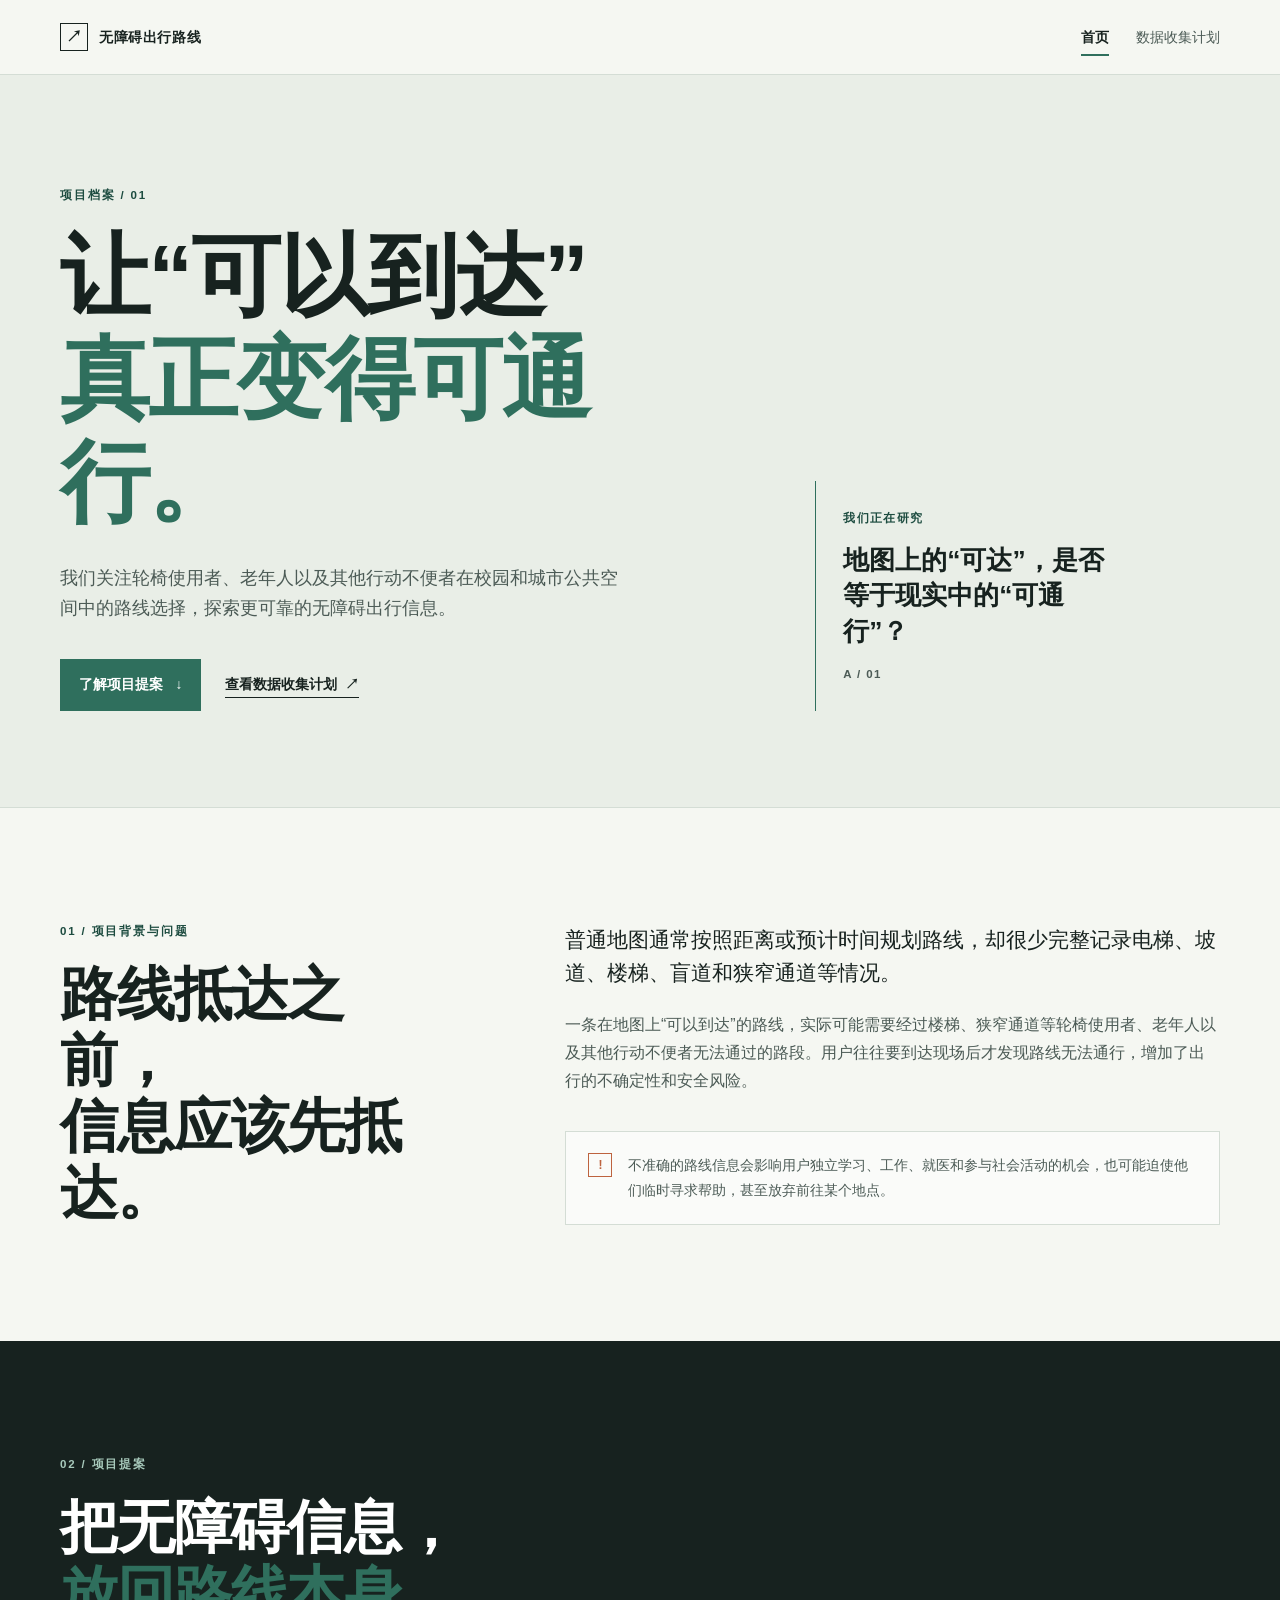
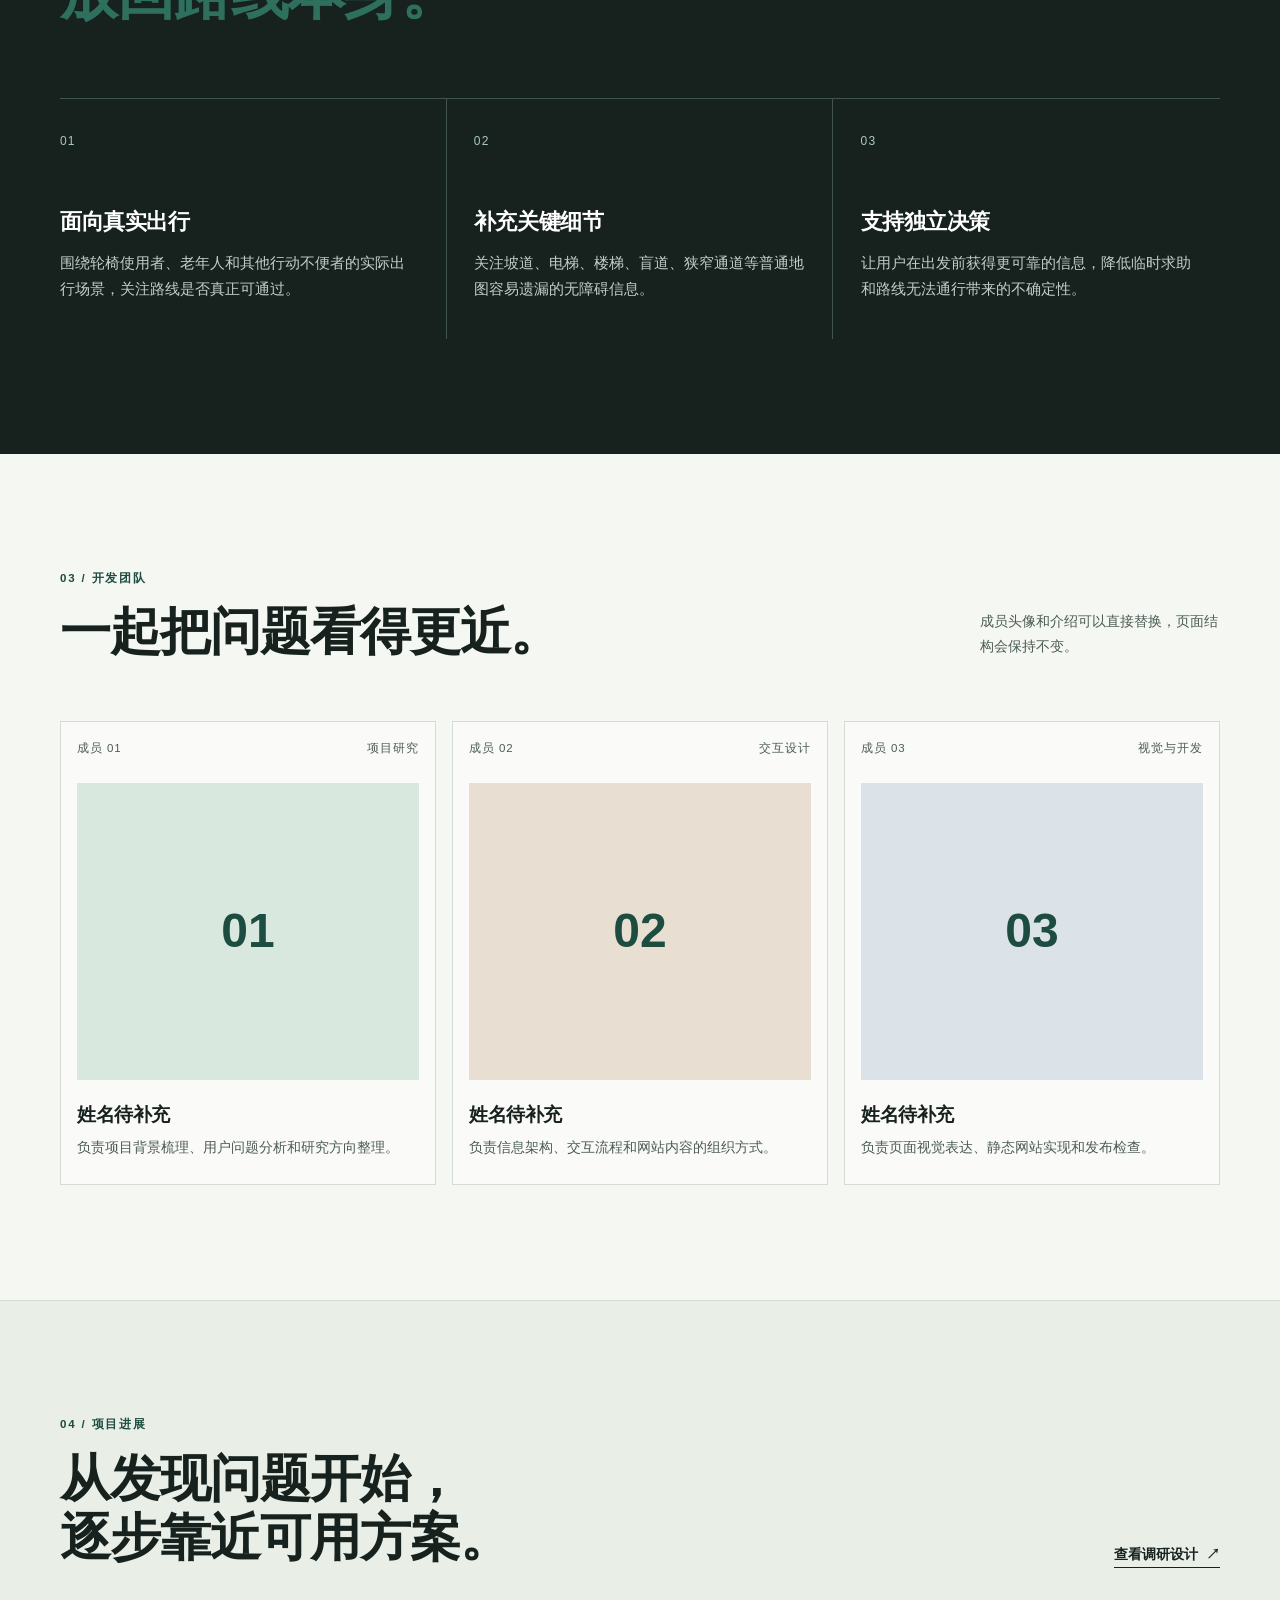
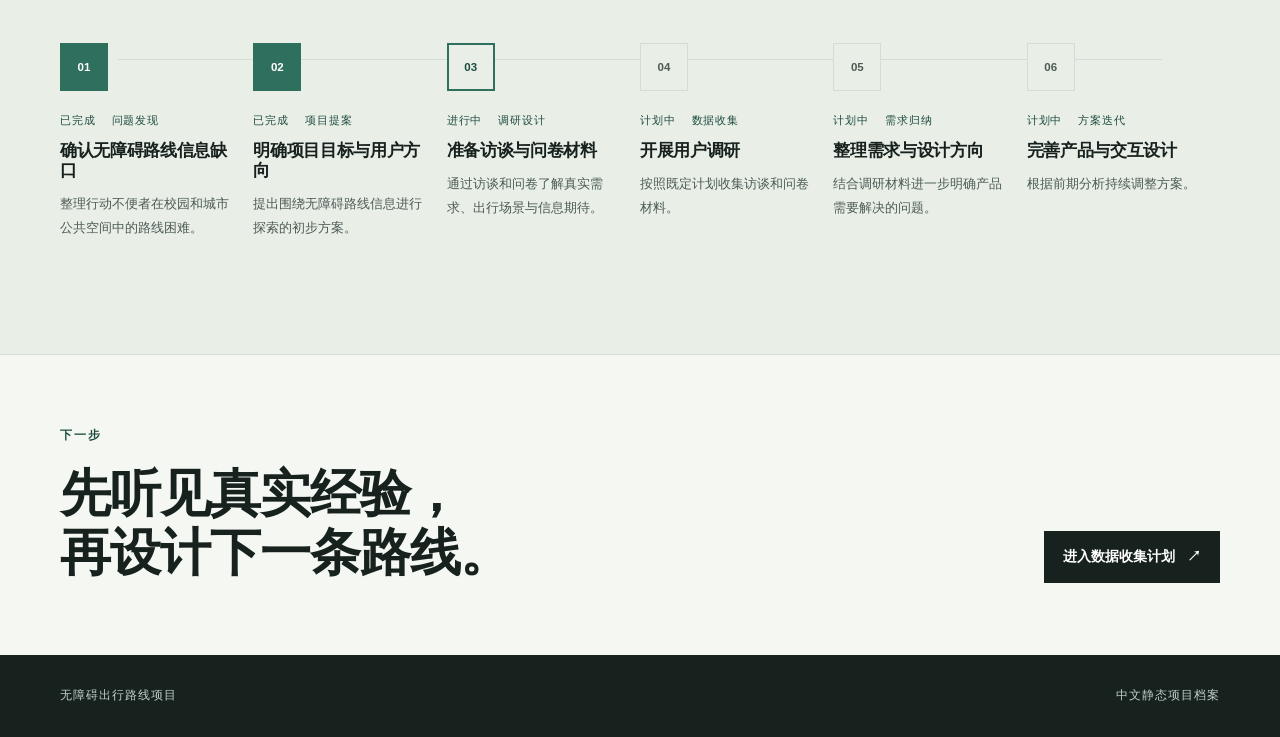
==== index.html @ 8237f7c1 "feat: create a static research project website for GitHub Pages - Add .openspec.yaml to define proje" ====
<!doctype html>
<html lang="zh-CN">
<head>
  <meta charset="utf-8">
  <meta name="viewport" content="width=device-width, initial-scale=1">
  <meta name="description" content="无障碍出行路线信息项目介绍与数据收集计划。">
  <title>无障碍出行路线 | 项目档案</title>
  <link rel="stylesheet" href="assets/css/styles.css">
</head>
<body>
  <a class="skip-link" href="#main-content">跳转到主要内容</a>
  <header class="site-header">
    <div class="container header-inner">
      <a class="site-mark" href="index.html" aria-label="返回项目首页">
        <span class="site-mark-symbol" aria-hidden="true">↗</span>
        <span>无障碍出行路线</span>
      </a>
      <nav class="site-nav" aria-label="主要导航">
        <a class="nav-link is-active" href="index.html" aria-current="page">首页</a>
        <a class="nav-link" href="research-plan.html">数据收集计划</a>
      </nav>
    </div>
  </header>

  <main id="main-content">
    <section class="hero-section">
      <div class="container hero-grid">
        <div class="hero-copy">
          <p class="eyebrow">项目档案 / 01</p>
          <h1>让“可以到达”<br><em>真正变得可通行。</em></h1>
          <p class="hero-summary">我们关注轮椅使用者、老年人以及其他行动不便者在校园和城市公共空间中的路线选择，探索更可靠的无障碍出行信息。</p>
          <div class="hero-actions">
            <a class="button button-primary" href="#project-proposal">了解项目提案 <span aria-hidden="true">↓</span></a>
            <a class="text-link" href="research-plan.html">查看数据收集计划 <span aria-hidden="true">↗</span></a>
          </div>
        </div>
        <div class="hero-note" aria-label="项目摘要">
          <span class="note-label">我们正在研究</span>
          <p>地图上的“可达”，是否等于现实中的“可通行”？</p>
          <span class="note-index">A / 01</span>
        </div>
      </div>
    </section>

    <section class="section section-paper" id="problem">
      <div class="container split-layout">
        <div class="section-heading">
          <p class="eyebrow">01 / 项目背景与问题</p>
          <h2>路线抵达之前，<br>信息应该先抵达。</h2>
        </div>
        <div class="section-body prose">
          <p class="lead">普通地图通常按照距离或预计时间规划路线，却很少完整记录电梯、坡道、楼梯、盲道和狭窄通道等情况。</p>
          <p>一条在地图上“可以到达”的路线，实际可能需要经过楼梯、狭窄通道等轮椅使用者、老年人以及其他行动不便者无法通过的路段。用户往往要到达现场后才发现路线无法通行，增加了出行的不确定性和安全风险。</p>
          <div class="callout">
            <span class="callout-mark" aria-hidden="true">!</span>
            <p>不准确的路线信息会影响用户独立学习、工作、就医和参与社会活动的机会，也可能迫使他们临时寻求帮助，甚至放弃前往某个地点。</p>
          </div>
        </div>
      </div>
    </section>

    <section class="section section-ink" id="project-proposal">
      <div class="container">
        <div class="section-heading section-heading-wide">
          <p class="eyebrow eyebrow-light">02 / 项目提案</p>
          <h2>把无障碍信息，<br><em>放回路线本身。</em></h2>
        </div>
        <div class="proposal-grid">
          <article class="proposal-item">
            <span class="proposal-number">01</span>
            <h3>面向真实出行</h3>
            <p>围绕轮椅使用者、老年人和其他行动不便者的实际出行场景，关注路线是否真正可通过。</p>
          </article>
          <article class="proposal-item">
            <span class="proposal-number">02</span>
            <h3>补充关键细节</h3>
            <p>关注坡道、电梯、楼梯、盲道、狭窄通道等普通地图容易遗漏的无障碍信息。</p>
          </article>
          <article class="proposal-item">
            <span class="proposal-number">03</span>
            <h3>支持独立决策</h3>
            <p>让用户在出发前获得更可靠的信息，降低临时求助和路线无法通行带来的不确定性。</p>
          </article>
        </div>
      </div>
    </section>

    <section class="section section-paper" id="team">
      <div class="container">
        <div class="section-heading section-heading-inline">
          <div>
            <p class="eyebrow">03 / 开发团队</p>
            <h2>一起把问题看得更近。</h2>
          </div>
          <p class="section-aside">成员头像和介绍可以直接替换，页面结构会保持不变。</p>
        </div>
        <div class="team-grid">
          <article class="member-card">
            <div class="member-topline"><span>成员 01</span><span>项目研究</span></div>
            <div class="member-avatar-wrap">
              <div class="member-avatar member-avatar-a" role="img" aria-label="成员 01 头像占位">01</div>
            </div>
            <h3>姓名待补充</h3>
            <p>负责项目背景梳理、用户问题分析和研究方向整理。</p>
          </article>
          <article class="member-card">
            <div class="member-topline"><span>成员 02</span><span>交互设计</span></div>
            <div class="member-avatar-wrap">
              <div class="member-avatar member-avatar-b" role="img" aria-label="成员 02 头像占位">02</div>
            </div>
            <h3>姓名待补充</h3>
            <p>负责信息架构、交互流程和网站内容的组织方式。</p>
          </article>
          <article class="member-card">
            <div class="member-topline"><span>成员 03</span><span>视觉与开发</span></div>
            <div class="member-avatar-wrap">
              <div class="member-avatar member-avatar-c" role="img" aria-label="成员 03 头像占位">03</div>
            </div>
            <h3>姓名待补充</h3>
            <p>负责页面视觉表达、静态网站实现和发布检查。</p>
          </article>
        </div>
      </div>
    </section>

    <section class="section section-warm" id="progress">
      <div class="container">
        <div class="section-heading section-heading-inline">
          <div>
            <p class="eyebrow">04 / 项目进展</p>
            <h2>从发现问题开始，<br>逐步靠近可用方案。</h2>
          </div>
          <a class="text-link" href="research-plan.html">查看调研设计 <span aria-hidden="true">↗</span></a>
        </div>
        <ol class="timeline">
          <li class="timeline-item is-complete">
            <div class="timeline-marker"><span>01</span></div>
            <div class="timeline-content"><div class="timeline-meta"><span>已完成</span><span>问题发现</span></div><h3>确认无障碍路线信息缺口</h3><p>整理行动不便者在校园和城市公共空间中的路线困难。</p></div>
          </li>
          <li class="timeline-item is-complete">
            <div class="timeline-marker"><span>02</span></div>
            <div class="timeline-content"><div class="timeline-meta"><span>已完成</span><span>项目提案</span></div><h3>明确项目目标与用户方向</h3><p>提出围绕无障碍路线信息进行探索的初步方案。</p></div>
          </li>
          <li class="timeline-item is-current">
            <div class="timeline-marker"><span>03</span></div>
            <div class="timeline-content"><div class="timeline-meta"><span>进行中</span><span>调研设计</span></div><h3>准备访谈与问卷材料</h3><p>通过访谈和问卷了解真实需求、出行场景与信息期待。</p></div>
          </li>
          <li class="timeline-item">
            <div class="timeline-marker"><span>04</span></div>
            <div class="timeline-content"><div class="timeline-meta"><span>计划中</span><span>数据收集</span></div><h3>开展用户调研</h3><p>按照既定计划收集访谈和问卷材料。</p></div>
          </li>
          <li class="timeline-item">
            <div class="timeline-marker"><span>05</span></div>
            <div class="timeline-content"><div class="timeline-meta"><span>计划中</span><span>需求归纳</span></div><h3>整理需求与设计方向</h3><p>结合调研材料进一步明确产品需要解决的问题。</p></div>
          </li>
          <li class="timeline-item">
            <div class="timeline-marker"><span>06</span></div>
            <div class="timeline-content"><div class="timeline-meta"><span>计划中</span><span>方案迭代</span></div><h3>完善产品与交互设计</h3><p>根据前期分析持续调整方案。</p></div>
          </li>
        </ol>
      </div>
    </section>

    <section class="section section-paper section-cta">
      <div class="container cta-panel">
        <div><p class="eyebrow">下一步</p><h2>先听见真实经验，<br>再设计下一条路线。</h2></div>
        <a class="button button-dark" href="research-plan.html">进入数据收集计划 <span aria-hidden="true">↗</span></a>
      </div>
    </section>
  </main>

  <footer class="site-footer">
    <div class="container footer-inner"><span>无障碍出行路线项目</span><span>中文静态项目档案</span></div>
  </footer>
</body>
</html>
---- assets/css/styles.css ----
:root {
  --ink: #17221f;
  --ink-soft: #4c5b56;
  --paper: #f5f7f2;
  --paper-warm: #e9eee7;
  --white: #ffffff;
  --line: #d4ddd5;
  --accent: #2f6f5d;
  --accent-dark: #1d4c40;
  --accent-soft: #d9e8df;
  --signal: #bd633f;
  --max-width: 1160px;
  --space-section: clamp(4.5rem, 9vw, 8.5rem);
  color-scheme: light;
}

* { box-sizing: border-box; }
html { scroll-behavior: smooth; }
body { margin: 0; background: var(--paper); color: var(--ink); font-family: "Noto Sans SC", "Microsoft YaHei", sans-serif; font-size: 16px; line-height: 1.75; }
img { max-width: 100%; display: block; }
a { color: inherit; }
.container { width: min(calc(100% - 3rem), var(--max-width)); margin: 0 auto; }
.skip-link { position: fixed; z-index: 10; left: 1rem; top: -4rem; padding: .65rem 1rem; background: var(--ink); color: var(--white); text-decoration: none; }
.skip-link:focus { top: 1rem; }

.site-header { position: relative; z-index: 2; background: var(--paper); border-bottom: 1px solid var(--line); }
.header-inner, .footer-inner { min-height: 74px; display: flex; align-items: center; justify-content: space-between; gap: 2rem; }
.site-mark { display: inline-flex; align-items: center; gap: .7rem; font-size: .88rem; font-weight: 700; letter-spacing: .04em; text-decoration: none; }
.site-mark-symbol { display: grid; place-items: center; width: 28px; height: 28px; border: 1px solid var(--ink); font-size: 1rem; line-height: 1; }
.site-nav { display: flex; align-items: center; gap: 1.7rem; }
.nav-link { position: relative; padding: .4rem 0; color: var(--ink-soft); font-size: .88rem; text-decoration: none; }
.nav-link::after { position: absolute; right: 0; bottom: 0; left: 0; height: 2px; background: var(--accent); content: ""; transform: scaleX(0); transform-origin: left; transition: transform .2s ease; }
.nav-link:hover::after, .nav-link:focus-visible::after, .nav-link.is-active::after { transform: scaleX(1); }
.nav-link.is-active { color: var(--ink); font-weight: 700; }
:focus-visible { outline: 3px solid var(--signal); outline-offset: 4px; }

.hero-section { min-height: min(690px, calc(100vh - 74px)); display: grid; align-items: center; background: var(--paper-warm); border-bottom: 1px solid var(--line); }
.hero-grid { display: grid; grid-template-columns: minmax(0, 1.25fr) minmax(250px, .75fr); align-items: end; gap: 5rem; padding: 7rem 0 6rem; }
.eyebrow { margin: 0 0 1.35rem; color: var(--accent-dark); font-size: .72rem; font-weight: 800; letter-spacing: .16em; line-height: 1.4; text-transform: uppercase; }
.eyebrow-light { color: #a8cabc; }
h1, h2, h3, p { margin-top: 0; }
h1, h2, h3 { line-height: 1.15; letter-spacing: -.02em; }
h1 { max-width: 760px; margin-bottom: 1.8rem; font-size: clamp(3.1rem, 7vw, 6.8rem); font-weight: 800; }
h1 em, h2 em { color: var(--accent); font-style: normal; }
.hero-summary { max-width: 570px; margin-bottom: 2.2rem; color: var(--ink-soft); font-size: 1.1rem; }
.hero-actions { display: flex; flex-wrap: wrap; align-items: center; gap: 1.5rem; }
.button { display: inline-flex; align-items: center; gap: .8rem; padding: .8rem 1.1rem; border: 1px solid transparent; font-size: .86rem; font-weight: 700; text-decoration: none; transition: background .2s ease, color .2s ease, transform .2s ease; }
.button:hover { transform: translateY(-2px); }
.button-primary { background: var(--accent); color: var(--white); }
.button-primary:hover { background: var(--accent-dark); }
.button-dark { background: var(--ink); color: var(--white); }
.button-dark:hover { background: var(--accent-dark); }
.text-link { display: inline-flex; align-items: center; gap: .5rem; border-bottom: 1px solid currentColor; color: var(--ink); font-size: .86rem; font-weight: 700; text-decoration: none; }
.text-link:hover { color: var(--accent-dark); }
.hero-note { position: relative; min-height: 230px; display: flex; flex-direction: column; justify-content: space-between; padding: 1.7rem; border-left: 1px solid var(--accent); }
.note-label, .note-index { color: var(--accent-dark); font-size: .72rem; font-weight: 800; letter-spacing: .12em; text-transform: uppercase; }
.hero-note p { max-width: 270px; margin: auto 0; font-size: 1.65rem; font-weight: 700; line-height: 1.35; }
.note-index { color: var(--ink-soft); }

.section { padding: var(--space-section) 0; }
.section-paper { background: var(--paper); }
.section-warm { background: var(--paper-warm); border-top: 1px solid var(--line); border-bottom: 1px solid var(--line); }
.section-ink { background: var(--ink); color: var(--white); }
.split-layout { display: grid; grid-template-columns: minmax(240px, .75fr) minmax(0, 1.25fr); gap: 7rem; }
.section-heading h2, .section-heading-wide h2 { margin-bottom: 0; font-size: clamp(2.2rem, 4.5vw, 4.5rem); }
.section-heading-inline { display: flex; align-items: end; justify-content: space-between; gap: 2rem; margin-bottom: 3.7rem; }
.section-heading-inline .eyebrow { margin-bottom: 1.1rem; }
.section-heading-inline h2 { font-size: clamp(2.2rem, 4vw, 4rem); }
.section-aside { max-width: 240px; margin-bottom: .2rem; color: var(--ink-soft); font-size: .9rem; }
.prose { color: var(--ink-soft); }
.prose .lead { color: var(--ink); font-size: 1.3rem; line-height: 1.6; }
.prose p { max-width: 660px; }
.callout, .research-footer-note { display: flex; gap: 1rem; align-items: flex-start; margin-top: 2.3rem; padding: 1.3rem 1.4rem; border: 1px solid var(--line); background: rgba(255,255,255,.48); }
.callout p, .research-footer-note p { margin: 0; font-size: .9rem; }
.callout-mark { flex: 0 0 24px; display: grid; place-items: center; width: 24px; height: 24px; border: 1px solid var(--signal); color: var(--signal); font-size: .75rem; font-weight: 800; line-height: 1; }
.section-ink .section-heading { margin-bottom: 4.5rem; }
.section-ink .section-heading h2 { color: var(--white); }
.proposal-grid { display: grid; grid-template-columns: repeat(3, 1fr); border-top: 1px solid #40534d; }
.proposal-item { min-height: 240px; padding: 1.7rem 1.7rem 1.7rem 0; border-right: 1px solid #40534d; }
.proposal-item:not(:first-child) { padding-left: 1.7rem; }
.proposal-item:last-child { border-right: 0; }
.proposal-number { color: #a8cabc; font-size: .75rem; letter-spacing: .1em; }
.proposal-item h3 { margin: 3.5rem 0 1rem; color: var(--white); font-size: 1.35rem; }
.proposal-item p { margin-bottom: 0; color: #c2ceca; font-size: .92rem; }

.team-grid { display: grid; grid-template-columns: repeat(3, 1fr); gap: 1rem; }
.member-card { padding: 1rem 1rem 1.5rem; border: 1px solid var(--line); background: rgba(255,255,255,.42); }
.member-topline, .timeline-meta, .question-list-heading { display: flex; justify-content: space-between; gap: 1rem; color: var(--ink-soft); font-size: .72rem; letter-spacing: .08em; text-transform: uppercase; }
.member-avatar-wrap { width: 100%; aspect-ratio: 1.15 / 1; margin: 1.5rem 0; background: var(--accent-soft); overflow: hidden; }
.member-avatar-image, .member-avatar { width: 100%; height: 100%; object-fit: cover; }
.member-avatar { display: grid; place-items: center; color: var(--accent-dark); font-size: 3rem; font-weight: 800; }
.member-avatar-a { background: #d9e8df; }.member-avatar-b { background: #e8dfd2; }.member-avatar-c { background: #dce3e8; }
.member-card h3 { margin-bottom: .55rem; font-size: 1.2rem; }.member-card p { margin-bottom: 0; color: var(--ink-soft); font-size: .9rem; }
.timeline { position: relative; display: grid; grid-template-columns: repeat(6, 1fr); gap: 0; margin: 0; padding: 1rem 0 0; list-style: none; }
.timeline::before { position: absolute; top: 32px; right: 5%; left: 5%; height: 1px; background: var(--line); content: ""; }
.timeline-item { position: relative; padding-right: 1rem; }.timeline-marker { position: relative; z-index: 1; display: grid; place-items: center; width: 48px; height: 48px; margin-bottom: 1.25rem; border: 1px solid var(--line); background: var(--paper-warm); color: var(--ink-soft); font-size: .72rem; font-weight: 700; }
.timeline-item.is-complete .timeline-marker { border-color: var(--accent); background: var(--accent); color: var(--white); }.timeline-item.is-current .timeline-marker { border: 2px solid var(--accent); color: var(--accent-dark); }
.timeline-meta { justify-content: flex-start; flex-wrap: wrap; color: var(--accent-dark); font-size: .68rem; }.timeline-content h3 { margin: .7rem 0 .7rem; font-size: 1.08rem; }.timeline-content p { max-width: 170px; margin-bottom: 0; color: var(--ink-soft); font-size: .84rem; }
.section-cta { padding-top: 4.5rem; padding-bottom: 4.5rem; }.cta-panel { display: flex; align-items: end; justify-content: space-between; gap: 2rem; }.cta-panel h2 { margin-bottom: 0; font-size: clamp(2rem, 4vw, 3.7rem); }
.site-footer { background: var(--ink); color: #c2ceca; }.footer-inner { min-height: 82px; font-size: .75rem; letter-spacing: .08em; text-transform: uppercase; }

.page-intro { padding: 6rem 0 5.5rem; }.page-intro-inner { display: flex; align-items: end; justify-content: space-between; gap: 3rem; }.page-intro h1 { margin-bottom: 1.5rem; color: var(--white); font-size: clamp(3rem, 7vw, 6rem); }.page-intro p:not(.eyebrow) { max-width: 550px; margin-bottom: 0; color: #c2ceca; font-size: 1.05rem; }.page-index { color: #a8cabc; font-size: 4rem; font-weight: 800; line-height: .9; text-align: right; }.page-index span { font-size: 1rem; font-weight: 400; }
.research-layout { display: grid; grid-template-columns: 190px minmax(0, 760px); justify-content: space-between; gap: 5rem; }.research-nav { position: sticky; top: 2rem; align-self: start; }.research-nav nav { display: grid; gap: .7rem; border-left: 1px solid var(--line); }.research-nav a { padding-left: 1rem; color: var(--ink-soft); font-size: .88rem; text-decoration: none; }.research-nav a:hover { color: var(--accent-dark); }.research-content { min-width: 0; }.research-section { padding-bottom: 5rem; }.research-section h2 { margin-bottom: 1.8rem; font-size: clamp(2rem, 4vw, 3.6rem); }.research-section > .lead { max-width: 700px; color: var(--ink-soft); font-size: 1.15rem; }.research-facts { display: grid; grid-template-columns: repeat(3, 1fr); gap: 1rem; margin-top: 3rem; }.research-facts > div { padding: 1.25rem; border-top: 2px solid var(--accent); background: var(--paper-warm); }.research-facts span { display: block; margin-bottom: 1.8rem; color: var(--accent-dark); font-size: .7rem; font-weight: 800; letter-spacing: .12em; text-transform: uppercase; }.research-facts strong { display: block; margin-bottom: .5rem; font-size: 1rem; }.research-facts p { margin: 0; color: var(--ink-soft); font-size: .84rem; }.bordered-section { padding-top: 5rem; border-top: 1px solid var(--line); }.plan-block { margin: 2rem 0; padding-left: 1.25rem; border-left: 2px solid var(--accent-soft); }.plan-block h3 { margin-bottom: .45rem; font-size: 1.1rem; }.plan-block p { max-width: 680px; margin: 0; color: var(--ink-soft); }.question-list { margin-top: 3rem; }.question-list-heading { align-items: center; padding-bottom: .8rem; border-bottom: 1px solid var(--line); }.question-list-heading h3 { margin: 0; font-size: 1.3rem; }.question-list-heading span { color: var(--signal); }.material-note { margin: 1.3rem 0 1.5rem; padding: 1rem; background: #f0e8df; color: #7c4936; font-size: .86rem; }.material-note span { font-weight: 700; }.question-list ol { margin: 0; padding: 0; list-style: none; }.question-list li { display: grid; grid-template-columns: 42px 1fr; gap: 1rem; padding: 1.25rem 0; border-bottom: 1px solid var(--line); }.question-index { color: var(--accent); font-size: .78rem; font-weight: 800; }.question-list strong { display: block; margin-bottom: .35rem; font-size: 1rem; }.question-list li p { margin: 0; color: var(--ink-soft); font-size: .88rem; }.research-footer-note { margin-top: 0; }
.script-block { margin: 2rem 0; padding: 1.4rem 1.5rem; border-left: 2px solid var(--accent); background: var(--paper-warm); }.script-block h3 { margin-bottom: .8rem; font-size: 1.1rem; }.script-block p { margin-bottom: .85rem; color: var(--ink-soft); font-size: .92rem; }.script-block p:last-child { margin-bottom: 0; }.credit-line { padding-top: .8rem; border-top: 1px solid var(--line); font-size: .76rem !important; }.topic-purpose { margin: 1rem 0 0; color: var(--accent-dark); font-size: .88rem; font-style: italic; }.closing-list { margin: .5rem 0 1rem; padding-left: 1.4rem; color: var(--ink-soft); font-size: .92rem; }.closing-list li { display: list-item; padding: .25rem 0; border: 0; }.survey-section { margin-top: 3rem; }.survey-list { margin: 0; padding: 0; list-style: none; }.survey-list > li { display: grid; grid-template-columns: 42px 1fr; gap: 1rem; padding: 1.35rem 0; border-bottom: 1px solid var(--line); }.survey-list strong { display: block; margin-bottom: .75rem; font-size: 1rem; line-height: 1.55; }.survey-list small { display: inline-block; margin-left: .65rem; padding: .12rem .4rem; background: var(--accent-soft); color: var(--accent-dark); font-size: .68rem; font-weight: 700; vertical-align: middle; }.option-list { display: grid; grid-template-columns: repeat(2, minmax(0, 1fr)); gap: .35rem 1.5rem; margin: 0; padding: 0; list-style: none; color: var(--ink-soft); font-size: .88rem; }.option-list li { position: relative; display: block; padding: 0 0 0 1.15rem; border: 0; }.option-list li::before { position: absolute; top: .62em; left: 0; width: .48rem; height: .48rem; border: 1px solid var(--accent); content: ""; transform: translateY(-50%); }.open-question { padding: 1rem; background: var(--paper-warm); }.survey-closing { margin-bottom: 0; }

@media (max-width: 900px) {
  .hero-grid, .split-layout { gap: 3.5rem; }.timeline { grid-template-columns: repeat(3, 1fr); row-gap: 2.5rem; }.timeline::before { display: none; }.timeline-item { padding-right: 1.5rem; }.research-layout { grid-template-columns: 1fr; gap: 2rem; }.research-nav { position: static; }.research-nav nav { display: flex; flex-wrap: wrap; border-left: 0; gap: .75rem 1.2rem; }.research-nav a { padding-left: 0; }.research-content { max-width: none; }
}
@media (max-width: 680px) {
  .container { width: min(calc(100% - 2rem), var(--max-width)); }.header-inner { min-height: 66px; align-items: flex-start; flex-direction: column; justify-content: center; gap: .1rem; }.site-nav { gap: 1rem; }.nav-link { font-size: .78rem; }.hero-grid, .split-layout { grid-template-columns: 1fr; gap: 2.5rem; padding-top: 4rem; padding-bottom: 4rem; }.hero-section { min-height: auto; }.hero-note { min-height: 170px; }.hero-note p { margin: 1.5rem 0; font-size: 1.35rem; }.proposal-grid, .team-grid, .research-facts { grid-template-columns: 1fr; }.proposal-item, .proposal-item:not(:first-child) { min-height: auto; padding: 1.5rem 0; border-right: 0; border-bottom: 1px solid #40534d; }.proposal-item:last-child { border-bottom: 0; }.proposal-item h3 { margin-top: 1.7rem; }.section-heading-inline, .cta-panel, .page-intro-inner { align-items: flex-start; flex-direction: column; }.section-heading-inline .text-link { margin-top: .5rem; }.section-aside { max-width: 100%; }.timeline { grid-template-columns: 1fr; gap: 1.5rem; }.timeline-item { display: grid; grid-template-columns: 52px 1fr; gap: 1rem; padding-right: 0; }.timeline-marker { margin-bottom: 0; }.timeline-content h3 { margin-top: .5rem; }.timeline-content p { max-width: none; }.page-intro { padding: 4rem 0; }.page-index { align-self: flex-end; font-size: 3rem; }.research-section { padding-bottom: 3.5rem; }.bordered-section { padding-top: 3.5rem; }.option-list { grid-template-columns: 1fr; }.footer-inner { align-items: flex-start; flex-direction: column; justify-content: center; gap: .1rem; }.button { width: fit-content; }.hero-actions { align-items: flex-start; flex-direction: column; gap: 1rem; }
}
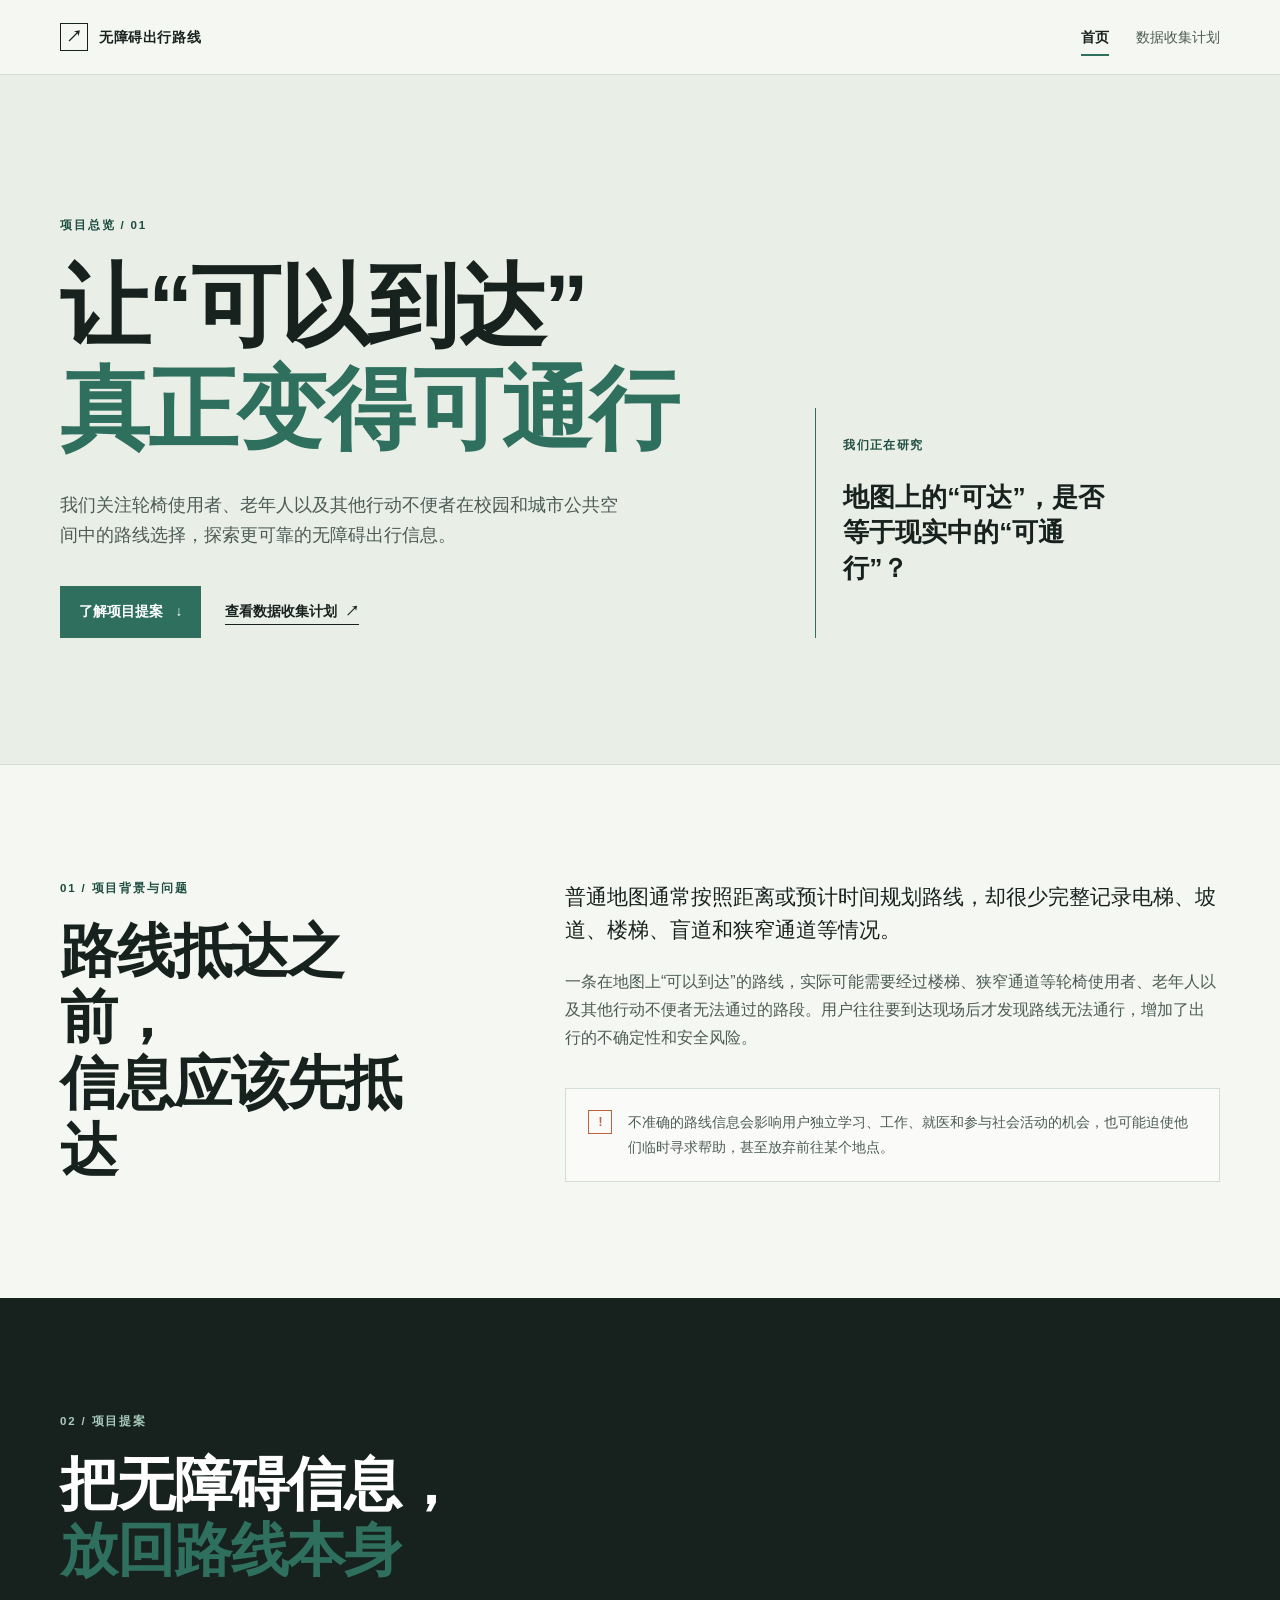
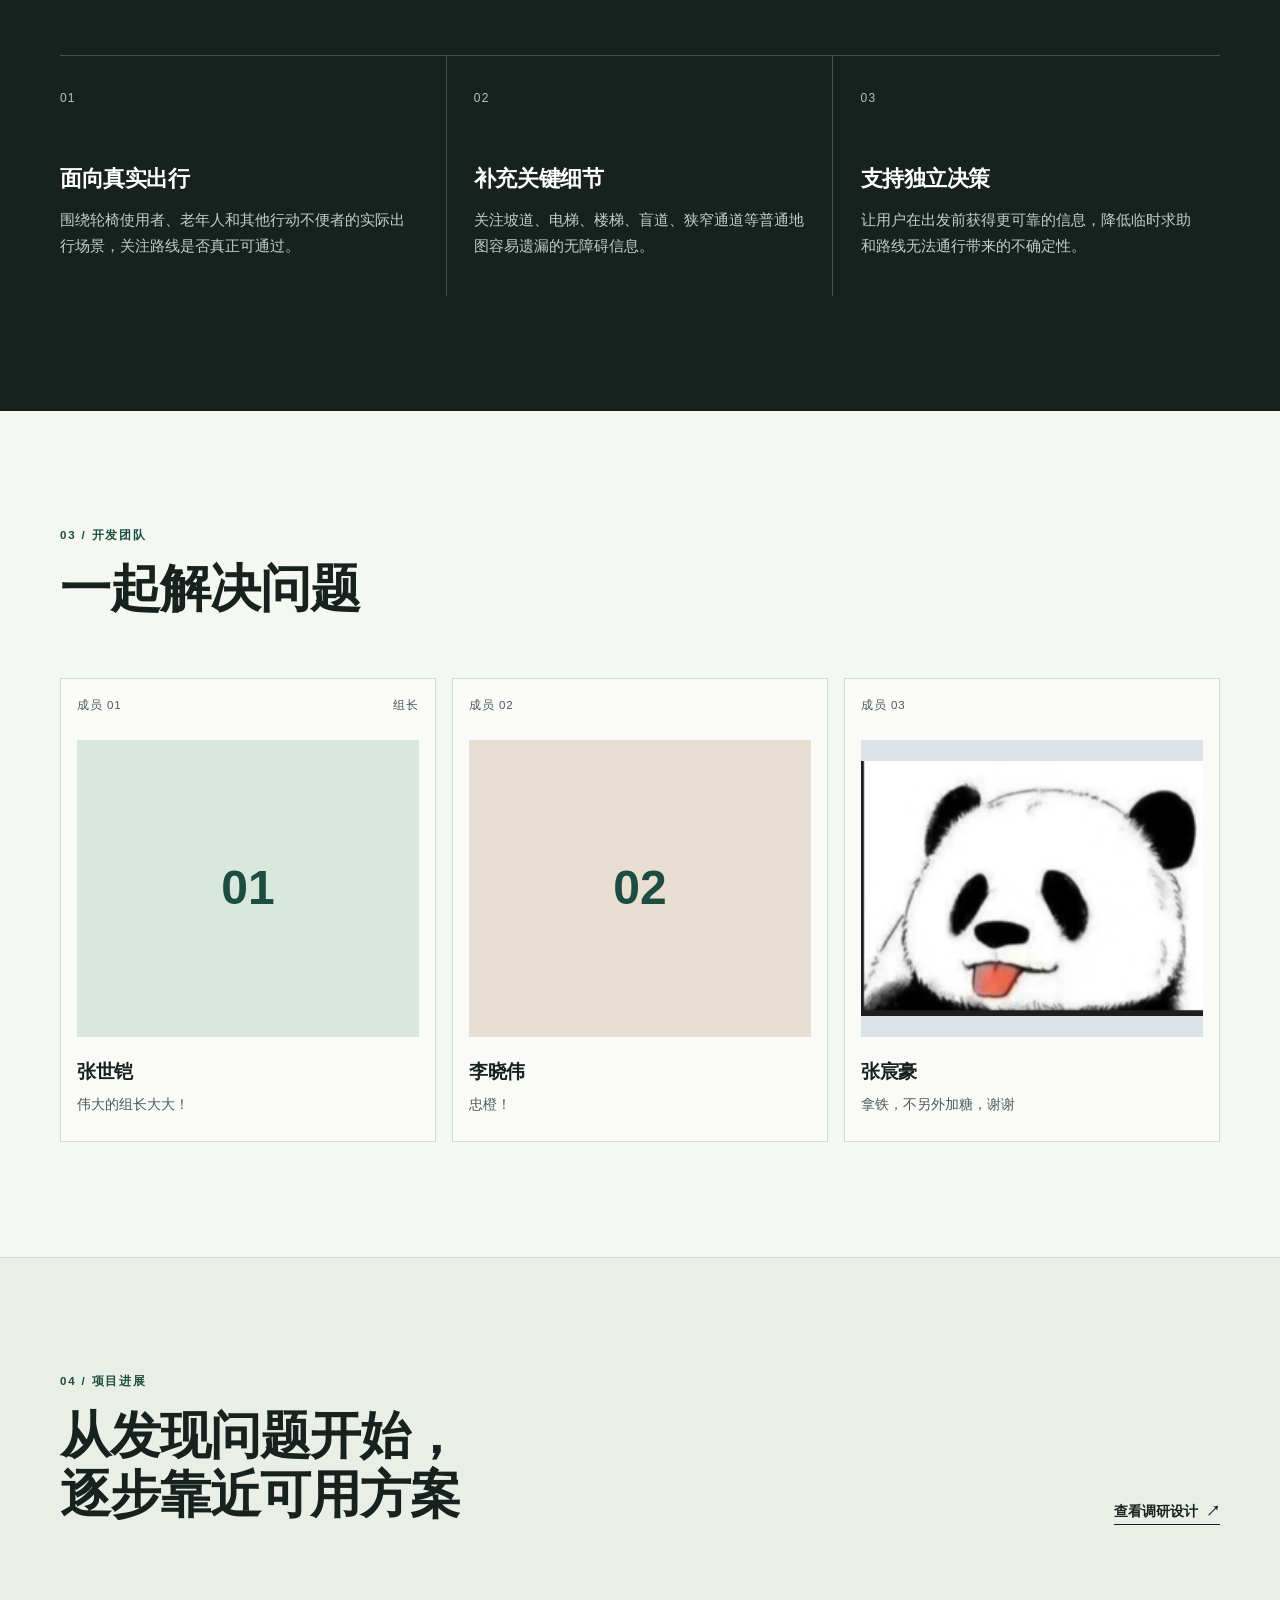
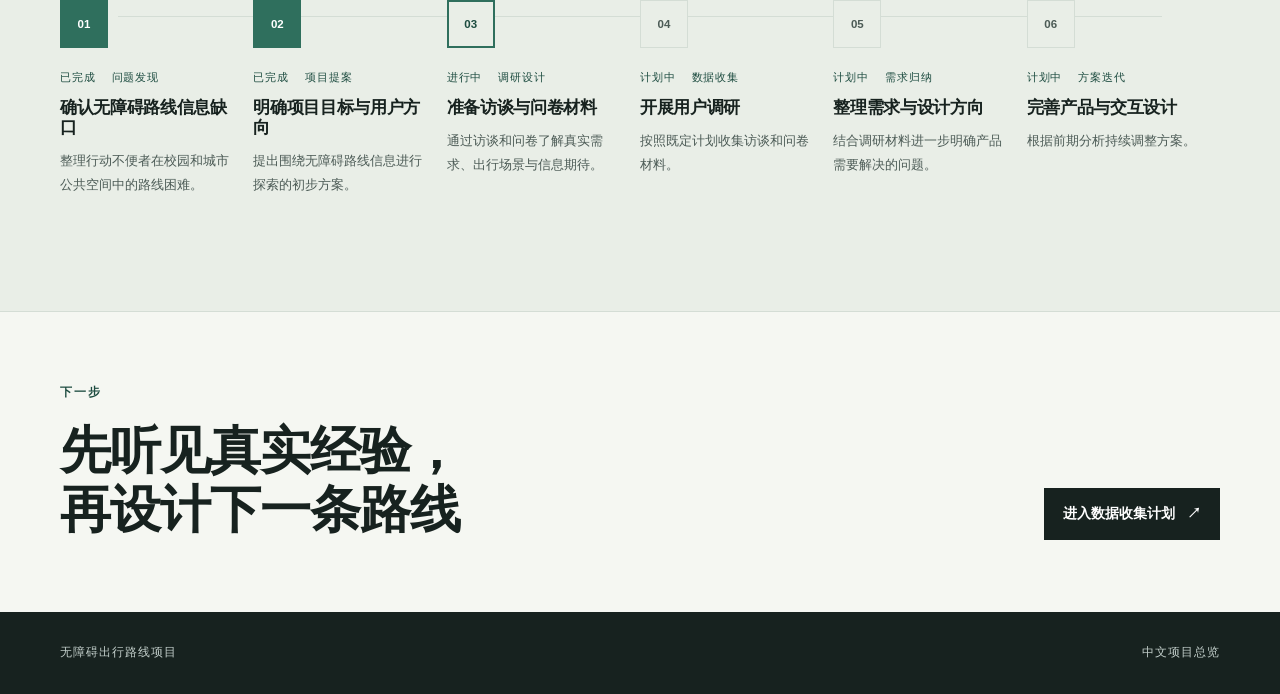
==== commit 8aa475d8: "修复样式和更新团队成员信息，添加新成员头像" ====
--- a/index.html
+++ b/index.html
@@ -1,176 +1,206 @@
 <!doctype html>
 <html lang="zh-CN">
+
 <head>
-  <meta charset="utf-8">
-  <meta name="viewport" content="width=device-width, initial-scale=1">
-  <meta name="description" content="无障碍出行路线信息项目介绍与数据收集计划。">
-  <title>无障碍出行路线 | 项目档案</title>
-  <link rel="stylesheet" href="assets/css/styles.css">
+	<meta charset="utf-8">
+	<meta name="viewport" content="width=device-width, initial-scale=1">
+	<meta name="description" content="无障碍出行路线信息项目介绍与数据收集计划。">
+	<title>无障碍出行路线 | 项目档案</title>
+	<link rel="stylesheet" href="assets/css/styles.css">
 </head>
+
 <body>
-  <a class="skip-link" href="#main-content">跳转到主要内容</a>
-  <header class="site-header">
-    <div class="container header-inner">
-      <a class="site-mark" href="index.html" aria-label="返回项目首页">
-        <span class="site-mark-symbol" aria-hidden="true">↗</span>
-        <span>无障碍出行路线</span>
-      </a>
-      <nav class="site-nav" aria-label="主要导航">
-        <a class="nav-link is-active" href="index.html" aria-current="page">首页</a>
-        <a class="nav-link" href="research-plan.html">数据收集计划</a>
-      </nav>
-    </div>
-  </header>
-
-  <main id="main-content">
-    <section class="hero-section">
-      <div class="container hero-grid">
-        <div class="hero-copy">
-          <p class="eyebrow">项目档案 / 01</p>
-          <h1>让“可以到达”<br><em>真正变得可通行。</em></h1>
-          <p class="hero-summary">我们关注轮椅使用者、老年人以及其他行动不便者在校园和城市公共空间中的路线选择，探索更可靠的无障碍出行信息。</p>
-          <div class="hero-actions">
-            <a class="button button-primary" href="#project-proposal">了解项目提案 <span aria-hidden="true">↓</span></a>
-            <a class="text-link" href="research-plan.html">查看数据收集计划 <span aria-hidden="true">↗</span></a>
-          </div>
-        </div>
-        <div class="hero-note" aria-label="项目摘要">
-          <span class="note-label">我们正在研究</span>
-          <p>地图上的“可达”，是否等于现实中的“可通行”？</p>
-          <span class="note-index">A / 01</span>
-        </div>
-      </div>
-    </section>
-
-    <section class="section section-paper" id="problem">
-      <div class="container split-layout">
-        <div class="section-heading">
-          <p class="eyebrow">01 / 项目背景与问题</p>
-          <h2>路线抵达之前，<br>信息应该先抵达。</h2>
-        </div>
-        <div class="section-body prose">
-          <p class="lead">普通地图通常按照距离或预计时间规划路线，却很少完整记录电梯、坡道、楼梯、盲道和狭窄通道等情况。</p>
-          <p>一条在地图上“可以到达”的路线，实际可能需要经过楼梯、狭窄通道等轮椅使用者、老年人以及其他行动不便者无法通过的路段。用户往往要到达现场后才发现路线无法通行，增加了出行的不确定性和安全风险。</p>
-          <div class="callout">
-            <span class="callout-mark" aria-hidden="true">!</span>
-            <p>不准确的路线信息会影响用户独立学习、工作、就医和参与社会活动的机会，也可能迫使他们临时寻求帮助，甚至放弃前往某个地点。</p>
-          </div>
-        </div>
-      </div>
-    </section>
-
-    <section class="section section-ink" id="project-proposal">
-      <div class="container">
-        <div class="section-heading section-heading-wide">
-          <p class="eyebrow eyebrow-light">02 / 项目提案</p>
-          <h2>把无障碍信息，<br><em>放回路线本身。</em></h2>
-        </div>
-        <div class="proposal-grid">
-          <article class="proposal-item">
-            <span class="proposal-number">01</span>
-            <h3>面向真实出行</h3>
-            <p>围绕轮椅使用者、老年人和其他行动不便者的实际出行场景，关注路线是否真正可通过。</p>
-          </article>
-          <article class="proposal-item">
-            <span class="proposal-number">02</span>
-            <h3>补充关键细节</h3>
-            <p>关注坡道、电梯、楼梯、盲道、狭窄通道等普通地图容易遗漏的无障碍信息。</p>
-          </article>
-          <article class="proposal-item">
-            <span class="proposal-number">03</span>
-            <h3>支持独立决策</h3>
-            <p>让用户在出发前获得更可靠的信息，降低临时求助和路线无法通行带来的不确定性。</p>
-          </article>
-        </div>
-      </div>
-    </section>
-
-    <section class="section section-paper" id="team">
-      <div class="container">
-        <div class="section-heading section-heading-inline">
-          <div>
-            <p class="eyebrow">03 / 开发团队</p>
-            <h2>一起把问题看得更近。</h2>
-          </div>
-          <p class="section-aside">成员头像和介绍可以直接替换，页面结构会保持不变。</p>
-        </div>
-        <div class="team-grid">
-          <article class="member-card">
-            <div class="member-topline"><span>成员 01</span><span>项目研究</span></div>
-            <div class="member-avatar-wrap">
-              <div class="member-avatar member-avatar-a" role="img" aria-label="成员 01 头像占位">01</div>
-            </div>
-            <h3>姓名待补充</h3>
-            <p>负责项目背景梳理、用户问题分析和研究方向整理。</p>
-          </article>
-          <article class="member-card">
-            <div class="member-topline"><span>成员 02</span><span>交互设计</span></div>
-            <div class="member-avatar-wrap">
-              <div class="member-avatar member-avatar-b" role="img" aria-label="成员 02 头像占位">02</div>
-            </div>
-            <h3>姓名待补充</h3>
-            <p>负责信息架构、交互流程和网站内容的组织方式。</p>
-          </article>
-          <article class="member-card">
-            <div class="member-topline"><span>成员 03</span><span>视觉与开发</span></div>
-            <div class="member-avatar-wrap">
-              <div class="member-avatar member-avatar-c" role="img" aria-label="成员 03 头像占位">03</div>
-            </div>
-            <h3>姓名待补充</h3>
-            <p>负责页面视觉表达、静态网站实现和发布检查。</p>
-          </article>
-        </div>
-      </div>
-    </section>
-
-    <section class="section section-warm" id="progress">
-      <div class="container">
-        <div class="section-heading section-heading-inline">
-          <div>
-            <p class="eyebrow">04 / 项目进展</p>
-            <h2>从发现问题开始，<br>逐步靠近可用方案。</h2>
-          </div>
-          <a class="text-link" href="research-plan.html">查看调研设计 <span aria-hidden="true">↗</span></a>
-        </div>
-        <ol class="timeline">
-          <li class="timeline-item is-complete">
-            <div class="timeline-marker"><span>01</span></div>
-            <div class="timeline-content"><div class="timeline-meta"><span>已完成</span><span>问题发现</span></div><h3>确认无障碍路线信息缺口</h3><p>整理行动不便者在校园和城市公共空间中的路线困难。</p></div>
-          </li>
-          <li class="timeline-item is-complete">
-            <div class="timeline-marker"><span>02</span></div>
-            <div class="timeline-content"><div class="timeline-meta"><span>已完成</span><span>项目提案</span></div><h3>明确项目目标与用户方向</h3><p>提出围绕无障碍路线信息进行探索的初步方案。</p></div>
-          </li>
-          <li class="timeline-item is-current">
-            <div class="timeline-marker"><span>03</span></div>
-            <div class="timeline-content"><div class="timeline-meta"><span>进行中</span><span>调研设计</span></div><h3>准备访谈与问卷材料</h3><p>通过访谈和问卷了解真实需求、出行场景与信息期待。</p></div>
-          </li>
-          <li class="timeline-item">
-            <div class="timeline-marker"><span>04</span></div>
-            <div class="timeline-content"><div class="timeline-meta"><span>计划中</span><span>数据收集</span></div><h3>开展用户调研</h3><p>按照既定计划收集访谈和问卷材料。</p></div>
-          </li>
-          <li class="timeline-item">
-            <div class="timeline-marker"><span>05</span></div>
-            <div class="timeline-content"><div class="timeline-meta"><span>计划中</span><span>需求归纳</span></div><h3>整理需求与设计方向</h3><p>结合调研材料进一步明确产品需要解决的问题。</p></div>
-          </li>
-          <li class="timeline-item">
-            <div class="timeline-marker"><span>06</span></div>
-            <div class="timeline-content"><div class="timeline-meta"><span>计划中</span><span>方案迭代</span></div><h3>完善产品与交互设计</h3><p>根据前期分析持续调整方案。</p></div>
-          </li>
-        </ol>
-      </div>
-    </section>
-
-    <section class="section section-paper section-cta">
-      <div class="container cta-panel">
-        <div><p class="eyebrow">下一步</p><h2>先听见真实经验，<br>再设计下一条路线。</h2></div>
-        <a class="button button-dark" href="research-plan.html">进入数据收集计划 <span aria-hidden="true">↗</span></a>
-      </div>
-    </section>
-  </main>
-
-  <footer class="site-footer">
-    <div class="container footer-inner"><span>无障碍出行路线项目</span><span>中文静态项目档案</span></div>
-  </footer>
+	<a class="skip-link" href="#main-content">跳转到主要内容</a>
+	<header class="site-header">
+		<div class="container header-inner">
+			<a class="site-mark" href="index.html" aria-label="返回项目首页">
+				<span class="site-mark-symbol" aria-hidden="true">↗</span>
+				<span>无障碍出行路线</span>
+			</a>
+			<nav class="site-nav" aria-label="主要导航">
+				<a class="nav-link is-active" href="index.html" aria-current="page">首页</a>
+				<a class="nav-link" href="research-plan.html">数据收集计划</a>
+			</nav>
+		</div>
+	</header>
+
+	<main id="main-content">
+		<section class="hero-section">
+			<div class="container hero-grid">
+				<div class="hero-copy">
+					<p class="eyebrow">项目总览 / 01</p>
+					<h1>让“可以到达”<br><em>真正变得可通行</em></h1>
+					<p class="hero-summary">我们关注轮椅使用者、老年人以及其他行动不便者在校园和城市公共空间中的路线选择，探索更可靠的无障碍出行信息。</p>
+					<div class="hero-actions">
+						<a class="button button-primary" href="#project-proposal">了解项目提案 <span
+								aria-hidden="true">↓</span></a>
+						<a class="text-link" href="research-plan.html">查看数据收集计划 <span aria-hidden="true">↗</span></a>
+					</div>
+				</div>
+				<div class="hero-note" aria-label="项目摘要">
+					<span class="note-label">我们正在研究</span>
+					<p>地图上的“可达”，是否等于现实中的“可通行”？</p>
+				</div>
+			</div>
+		</section>
+
+		<section class="section section-paper" id="problem">
+			<div class="container split-layout">
+				<div class="section-heading">
+					<p class="eyebrow">01 / 项目背景与问题</p>
+					<h2>路线抵达之前，<br>信息应该先抵达</h2>
+				</div>
+				<div class="section-body prose">
+					<p class="lead">普通地图通常按照距离或预计时间规划路线，却很少完整记录电梯、坡道、楼梯、盲道和狭窄通道等情况。</p>
+					<p>一条在地图上“可以到达”的路线，实际可能需要经过楼梯、狭窄通道等轮椅使用者、老年人以及其他行动不便者无法通过的路段。用户往往要到达现场后才发现路线无法通行，增加了出行的不确定性和安全风险。
+					</p>
+					<div class="callout">
+						<span class="callout-mark" aria-hidden="true">!</span>
+						<p>不准确的路线信息会影响用户独立学习、工作、就医和参与社会活动的机会，也可能迫使他们临时寻求帮助，甚至放弃前往某个地点。</p>
+					</div>
+				</div>
+			</div>
+		</section>
+
+		<section class="section section-ink" id="project-proposal">
+			<div class="container">
+				<div class="section-heading section-heading-wide">
+					<p class="eyebrow eyebrow-light">02 / 项目提案</p>
+					<h2>把无障碍信息，<br><em>放回路线本身</em></h2>
+				</div>
+				<div class="proposal-grid">
+					<article class="proposal-item">
+						<span class="proposal-number">01</span>
+						<h3>面向真实出行</h3>
+						<p>围绕轮椅使用者、老年人和其他行动不便者的实际出行场景，关注路线是否真正可通过。</p>
+					</article>
+					<article class="proposal-item">
+						<span class="proposal-number">02</span>
+						<h3>补充关键细节</h3>
+						<p>关注坡道、电梯、楼梯、盲道、狭窄通道等普通地图容易遗漏的无障碍信息。</p>
+					</article>
+					<article class="proposal-item">
+						<span class="proposal-number">03</span>
+						<h3>支持独立决策</h3>
+						<p>让用户在出发前获得更可靠的信息，降低临时求助和路线无法通行带来的不确定性。</p>
+					</article>
+				</div>
+			</div>
+		</section>
+
+		<section class="section section-paper" id="team">
+			<div class="container">
+				<div class="section-heading section-heading-inline">
+					<div>
+						<p class="eyebrow">03 / 开发团队</p>
+						<h2>一起解决问题</h2>
+					</div>
+				</div>
+				<div class="team-grid">
+					<article class="member-card">
+						<div class="member-topline"><span>成员 01</span><span>组长</span></div>
+						<div class="member-avatar-wrap">
+							<div class="member-avatar member-avatar-a" role="img" aria-label="成员 01 头像占位">01</div>
+						</div>
+						<h3>张世铠</h3>
+						<p>伟大的组长大大！</p>
+					</article>
+					<article class="member-card">
+						<div class="member-topline"><span>成员 02</span></div>
+						<div class="member-avatar-wrap">
+							<div class="member-avatar member-avatar-b" role="img" aria-label="成员 02 头像占位">02</div>
+						</div>
+						<h3>李晓伟</h3>
+						<p>忠橙！</p>
+					</article>
+					<article class="member-card">
+						<div class="member-topline"><span>成员 03</span></div>
+						<div class="member-avatar-wrap">
+							<img class="member-avatar-image" src="assets/images/team-member-03.jpg" alt="成员 03 张宸豪的头像">
+						</div>
+						<h3>张宸豪</h3>
+						<p>拿铁，不另外加糖，谢谢</p>
+					</article>
+				</div>
+			</div>
+		</section>
+
+		<section class="section section-warm" id="progress">
+			<div class="container">
+				<div class="section-heading section-heading-inline">
+					<div>
+						<p class="eyebrow">04 / 项目进展</p>
+						<h2>从发现问题开始，<br>逐步靠近可用方案</h2>
+					</div>
+					<a class="text-link" href="research-plan.html">查看调研设计 <span aria-hidden="true">↗</span></a>
+				</div>
+				<ol class="timeline">
+					<li class="timeline-item is-complete">
+						<div class="timeline-marker"><span>01</span></div>
+						<div class="timeline-content">
+							<div class="timeline-meta"><span>已完成</span><span>问题发现</span></div>
+							<h3>确认无障碍路线信息缺口</h3>
+							<p>整理行动不便者在校园和城市公共空间中的路线困难。</p>
+						</div>
+					</li>
+					<li class="timeline-item is-complete">
+						<div class="timeline-marker"><span>02</span></div>
+						<div class="timeline-content">
+							<div class="timeline-meta"><span>已完成</span><span>项目提案</span></div>
+							<h3>明确项目目标与用户方向</h3>
+							<p>提出围绕无障碍路线信息进行探索的初步方案。</p>
+						</div>
+					</li>
+					<li class="timeline-item is-current">
+						<div class="timeline-marker"><span>03</span></div>
+						<div class="timeline-content">
+							<div class="timeline-meta"><span>进行中</span><span>调研设计</span></div>
+							<h3>准备访谈与问卷材料</h3>
+							<p>通过访谈和问卷了解真实需求、出行场景与信息期待。</p>
+						</div>
+					</li>
+					<li class="timeline-item">
+						<div class="timeline-marker"><span>04</span></div>
+						<div class="timeline-content">
+							<div class="timeline-meta"><span>计划中</span><span>数据收集</span></div>
+							<h3>开展用户调研</h3>
+							<p>按照既定计划收集访谈和问卷材料。</p>
+						</div>
+					</li>
+					<li class="timeline-item">
+						<div class="timeline-marker"><span>05</span></div>
+						<div class="timeline-content">
+							<div class="timeline-meta"><span>计划中</span><span>需求归纳</span></div>
+							<h3>整理需求与设计方向</h3>
+							<p>结合调研材料进一步明确产品需要解决的问题。</p>
+						</div>
+					</li>
+					<li class="timeline-item">
+						<div class="timeline-marker"><span>06</span></div>
+						<div class="timeline-content">
+							<div class="timeline-meta"><span>计划中</span><span>方案迭代</span></div>
+							<h3>完善产品与交互设计</h3>
+							<p>根据前期分析持续调整方案。</p>
+						</div>
+					</li>
+				</ol>
+			</div>
+		</section>
+
+		<section class="section section-paper section-cta">
+			<div class="container cta-panel">
+				<div>
+					<p class="eyebrow">下一步</p>
+					<h2>先听见真实经验，<br>再设计下一条路线</h2>
+				</div>
+				<a class="button button-dark" href="research-plan.html">进入数据收集计划 <span aria-hidden="true">↗</span></a>
+			</div>
+		</section>
+	</main>
+
+	<footer class="site-footer">
+		<div class="container footer-inner"><span>无障碍出行路线项目</span><span>中文项目总览</span></div>
+	</footer>
 </body>
-</html>
+
+</html>
--- a/assets/css/styles.css
+++ b/assets/css/styles.css
@@ -87,7 +87,8 @@
 .member-card { padding: 1rem 1rem 1.5rem; border: 1px solid var(--line); background: rgba(255,255,255,.42); }
 .member-topline, .timeline-meta, .question-list-heading { display: flex; justify-content: space-between; gap: 1rem; color: var(--ink-soft); font-size: .72rem; letter-spacing: .08em; text-transform: uppercase; }
 .member-avatar-wrap { width: 100%; aspect-ratio: 1.15 / 1; margin: 1.5rem 0; background: var(--accent-soft); overflow: hidden; }
-.member-avatar-image, .member-avatar { width: 100%; height: 100%; object-fit: cover; }
+.member-avatar-image { width: 100%; height: 100%; object-fit: contain; background: #dce3e8; }
+.member-avatar { width: 100%; height: 100%; object-fit: cover; }
 .member-avatar { display: grid; place-items: center; color: var(--accent-dark); font-size: 3rem; font-weight: 800; }
 .member-avatar-a { background: #d9e8df; }.member-avatar-b { background: #e8dfd2; }.member-avatar-c { background: #dce3e8; }
 .member-card h3 { margin-bottom: .55rem; font-size: 1.2rem; }.member-card p { margin-bottom: 0; color: var(--ink-soft); font-size: .9rem; }
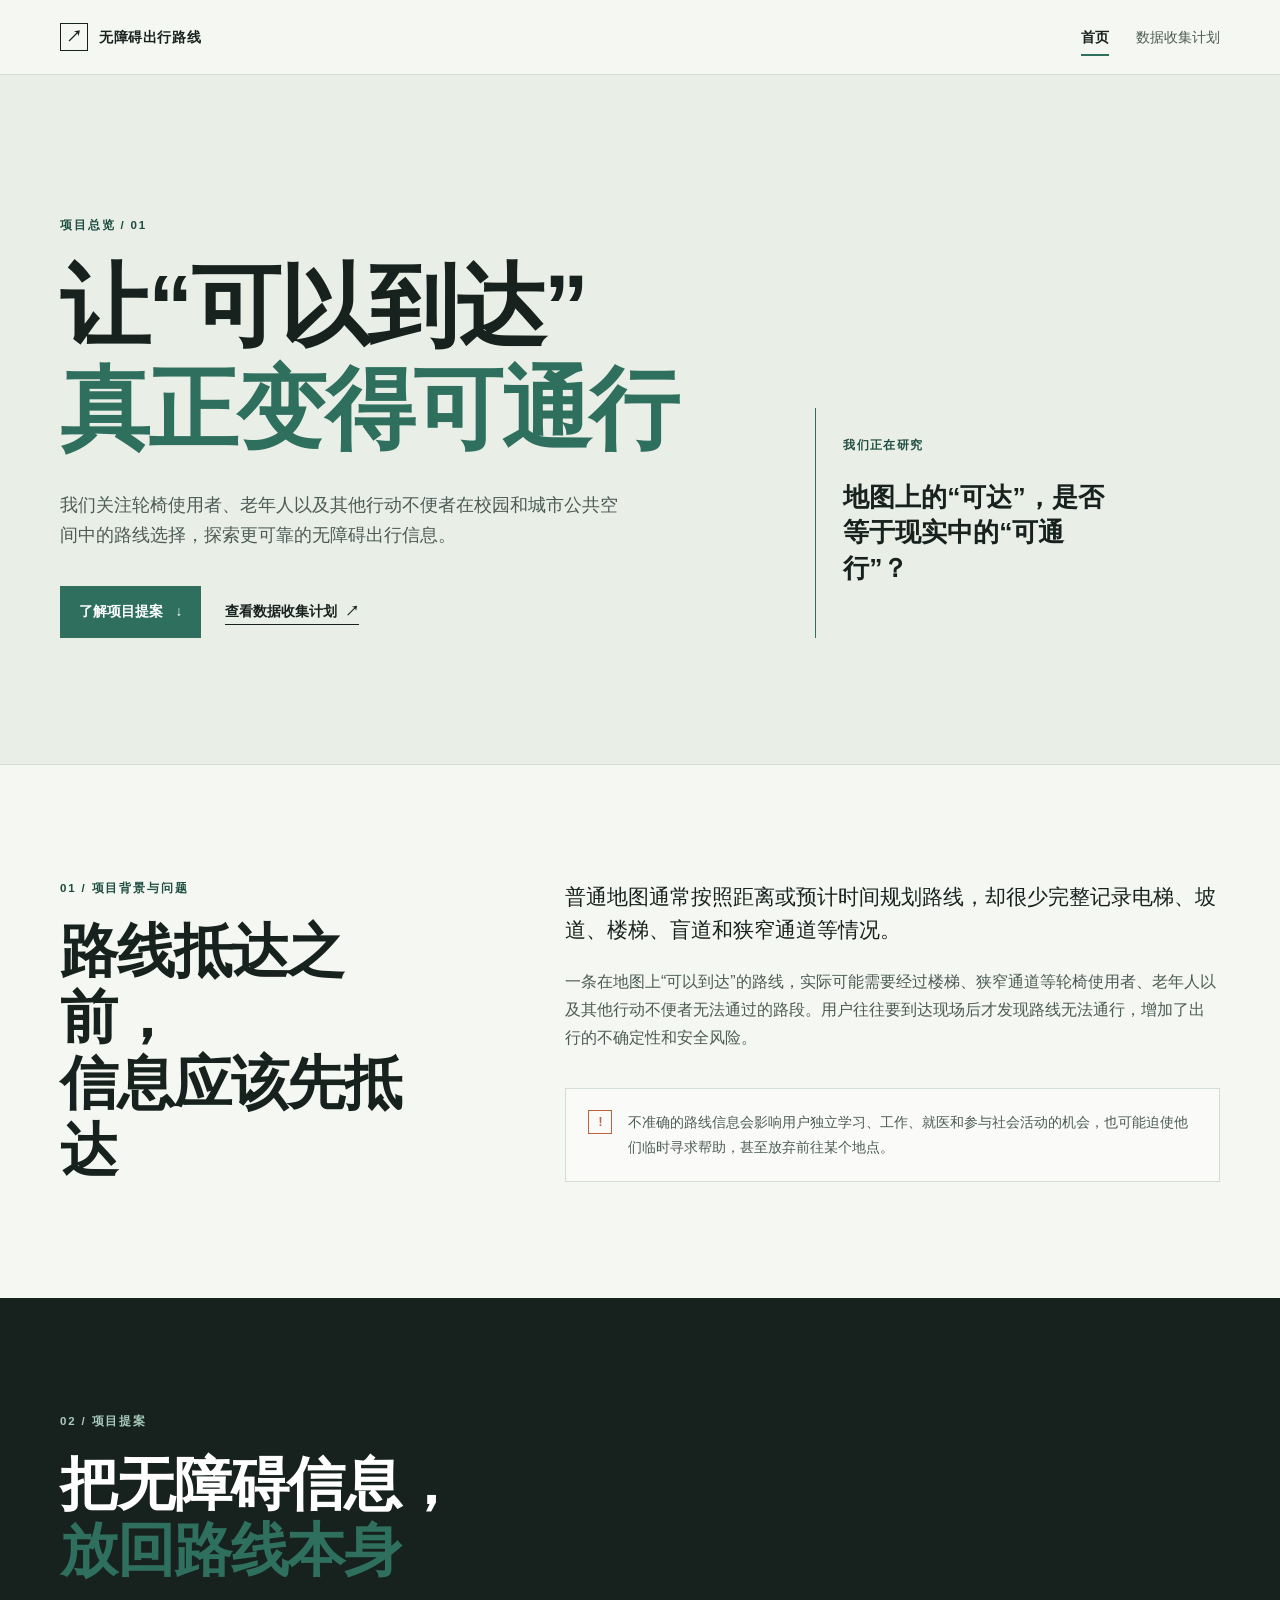
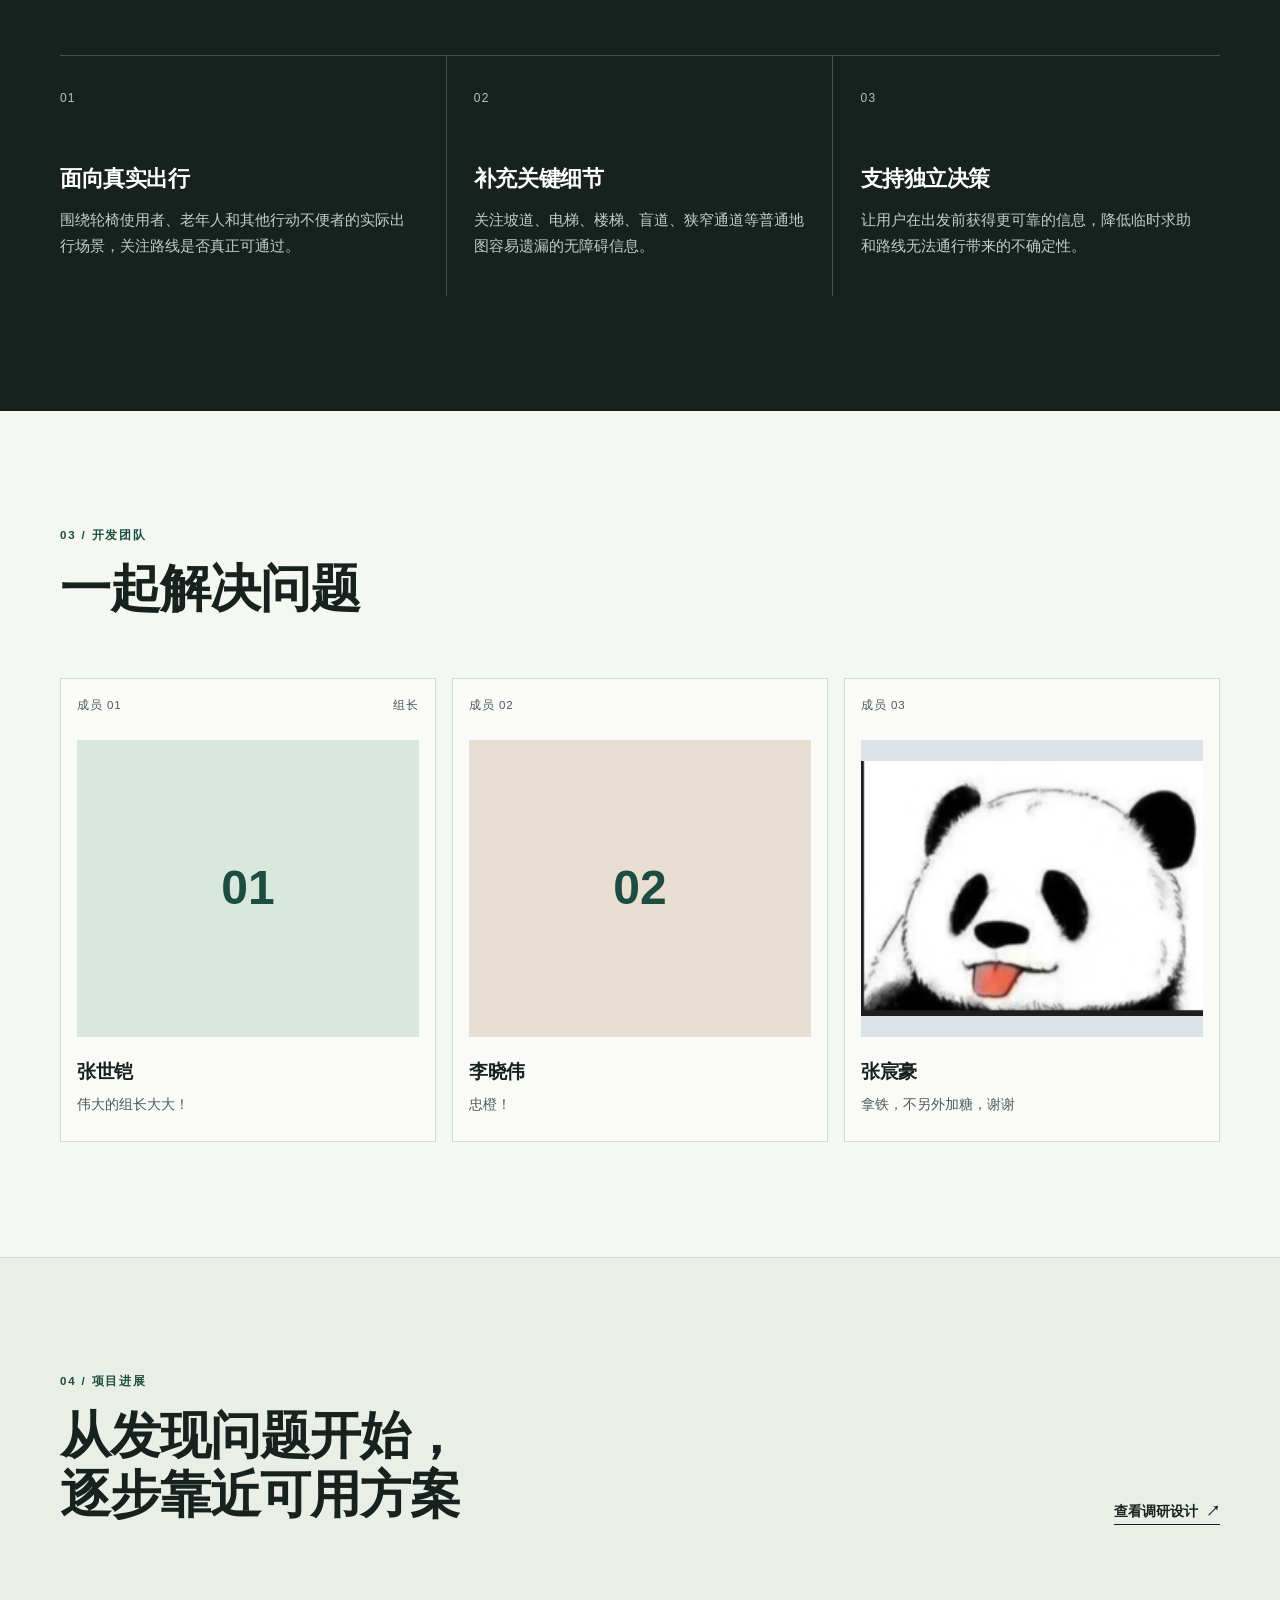
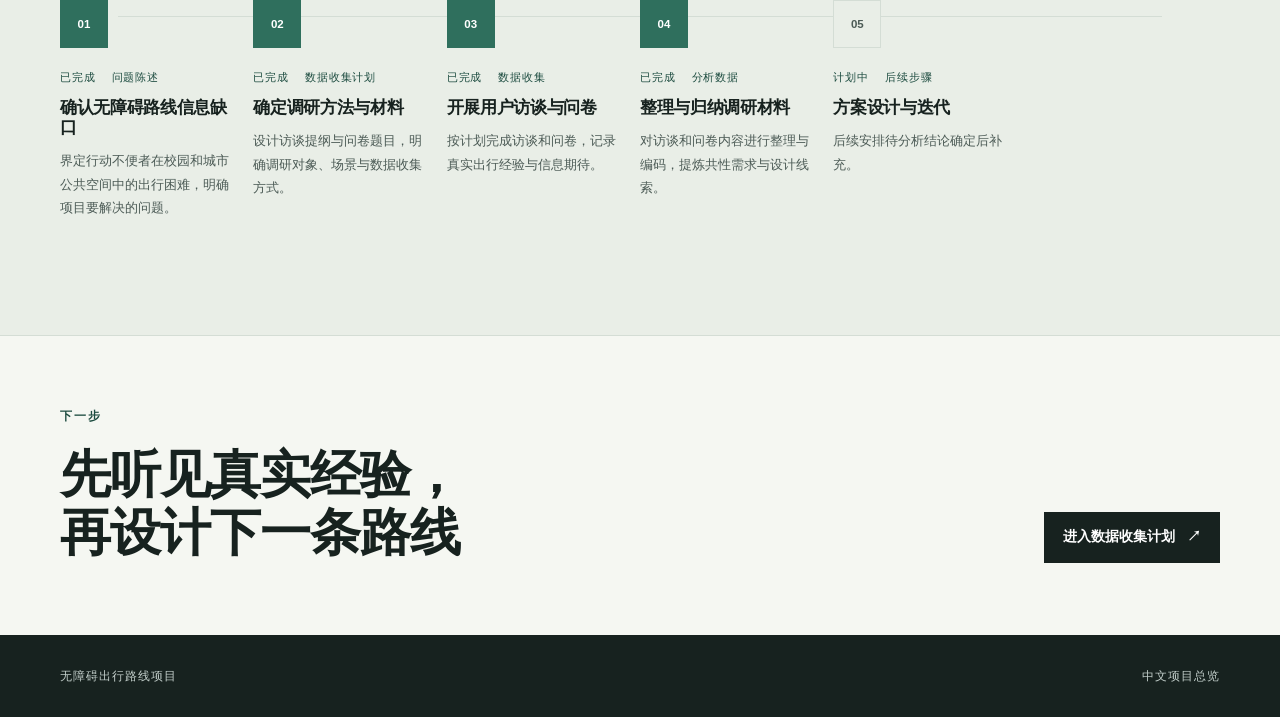
==== commit a0554c6e: "修正项目进展时间线" ====
--- a/index.html
+++ b/index.html
@@ -138,49 +138,41 @@
 					<li class="timeline-item is-complete">
 						<div class="timeline-marker"><span>01</span></div>
 						<div class="timeline-content">
-							<div class="timeline-meta"><span>已完成</span><span>问题发现</span></div>
+							<div class="timeline-meta"><span>已完成</span><span>问题陈述</span></div>
 							<h3>确认无障碍路线信息缺口</h3>
-							<p>整理行动不便者在校园和城市公共空间中的路线困难。</p>
+							<p>界定行动不便者在校园和城市公共空间中的出行困难，明确项目要解决的问题。</p>
 						</div>
 					</li>
 					<li class="timeline-item is-complete">
 						<div class="timeline-marker"><span>02</span></div>
 						<div class="timeline-content">
-							<div class="timeline-meta"><span>已完成</span><span>项目提案</span></div>
-							<h3>明确项目目标与用户方向</h3>
-							<p>提出围绕无障碍路线信息进行探索的初步方案。</p>
+							<div class="timeline-meta"><span>已完成</span><span>数据收集计划</span></div>
+							<h3>确定调研方法与材料</h3>
+							<p>设计访谈提纲与问卷题目，明确调研对象、场景与数据收集方式。</p>
 						</div>
 					</li>
-					<li class="timeline-item is-current">
+					<li class="timeline-item is-complete">
 						<div class="timeline-marker"><span>03</span></div>
 						<div class="timeline-content">
-							<div class="timeline-meta"><span>进行中</span><span>调研设计</span></div>
-							<h3>准备访谈与问卷材料</h3>
-							<p>通过访谈和问卷了解真实需求、出行场景与信息期待。</p>
+							<div class="timeline-meta"><span>已完成</span><span>数据收集</span></div>
+							<h3>开展用户访谈与问卷</h3>
+							<p>按计划完成访谈和问卷，记录真实出行经验与信息期待。</p>
 						</div>
 					</li>
-					<li class="timeline-item">
+					<li class="timeline-item is-complete">
 						<div class="timeline-marker"><span>04</span></div>
 						<div class="timeline-content">
-							<div class="timeline-meta"><span>计划中</span><span>数据收集</span></div>
-							<h3>开展用户调研</h3>
-							<p>按照既定计划收集访谈和问卷材料。</p>
+							<div class="timeline-meta"><span>已完成</span><span>分析数据</span></div>
+							<h3>整理与归纳调研材料</h3>
+							<p>对访谈和问卷内容进行整理与编码，提炼共性需求与设计线索。</p>
 						</div>
 					</li>
 					<li class="timeline-item">
 						<div class="timeline-marker"><span>05</span></div>
 						<div class="timeline-content">
-							<div class="timeline-meta"><span>计划中</span><span>需求归纳</span></div>
-							<h3>整理需求与设计方向</h3>
-							<p>结合调研材料进一步明确产品需要解决的问题。</p>
-						</div>
-					</li>
-					<li class="timeline-item">
-						<div class="timeline-marker"><span>06</span></div>
-						<div class="timeline-content">
-							<div class="timeline-meta"><span>计划中</span><span>方案迭代</span></div>
-							<h3>完善产品与交互设计</h3>
-							<p>根据前期分析持续调整方案。</p>
+							<div class="timeline-meta"><span>计划中</span><span>后续步骤</span></div>
+							<h3>方案设计与迭代</h3>
+							<p>后续安排待分析结论确定后补充。</p>
 						</div>
 					</li>
 				</ol>
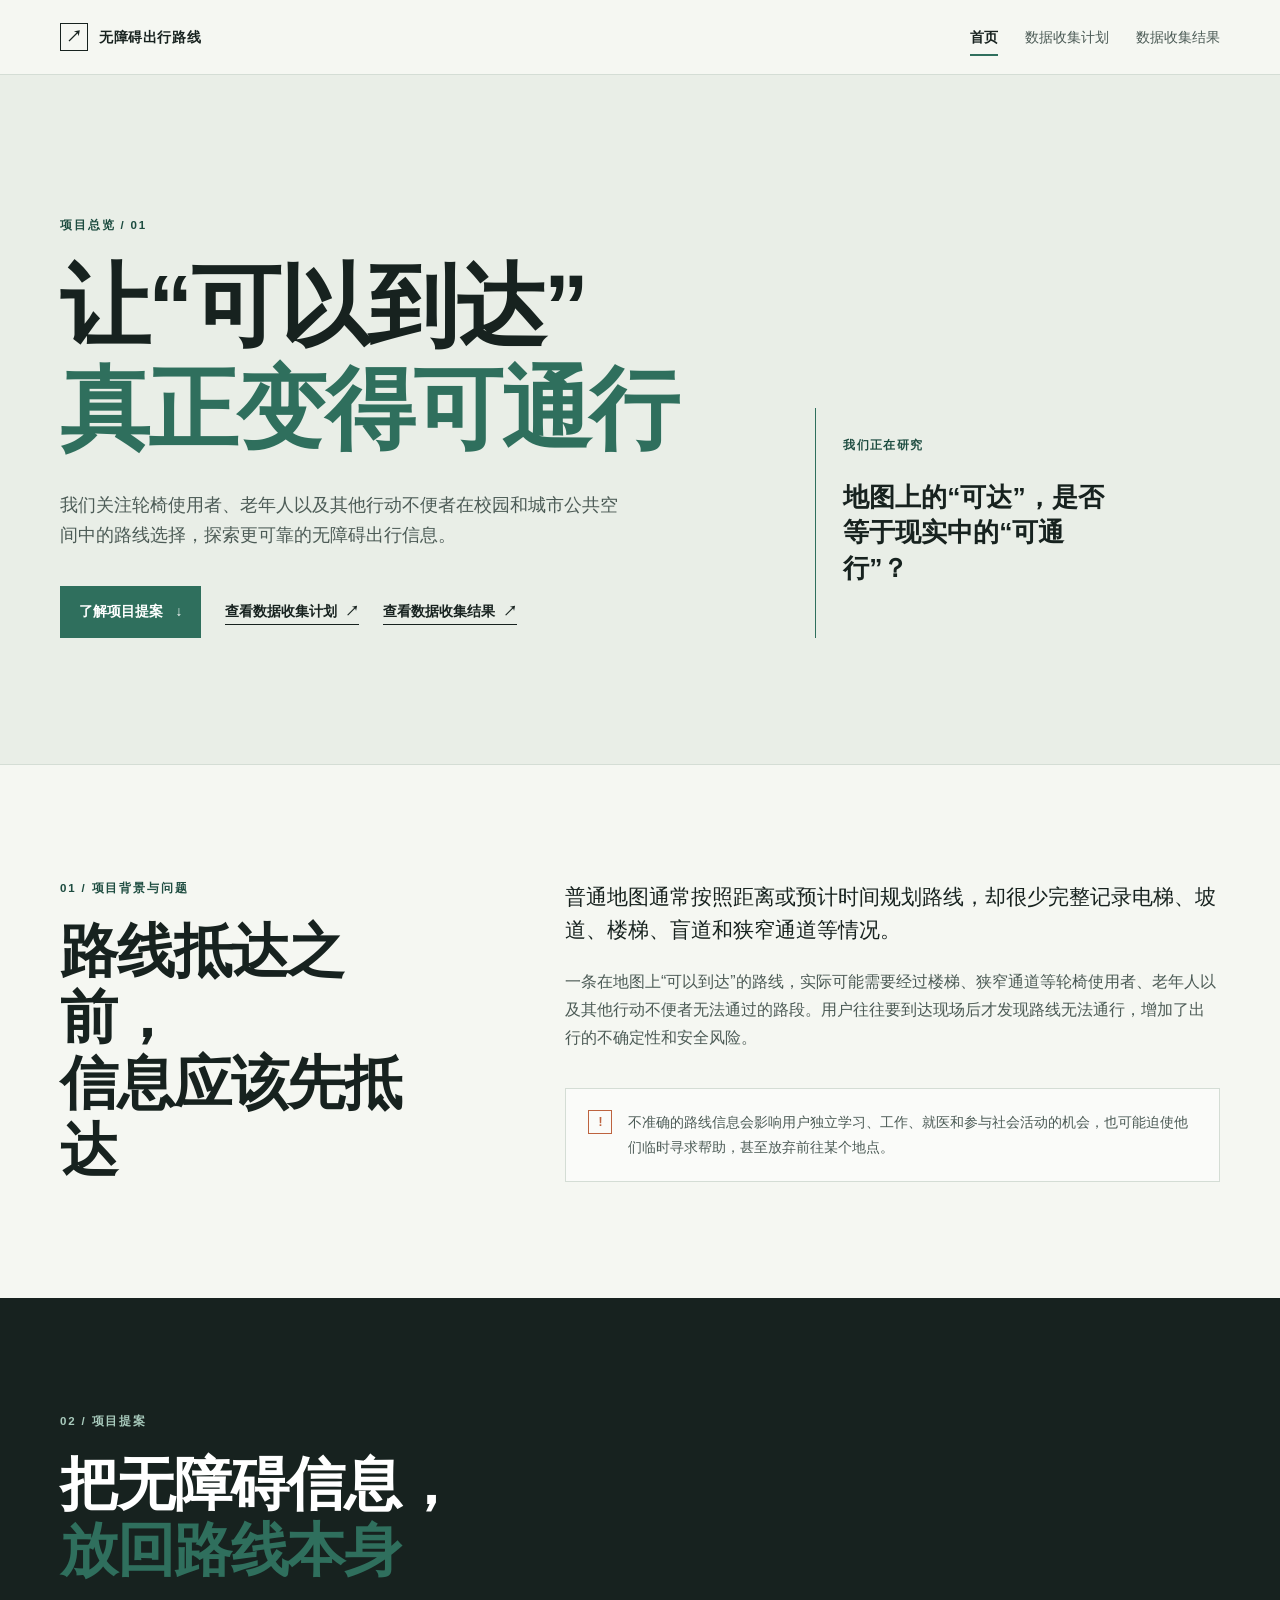
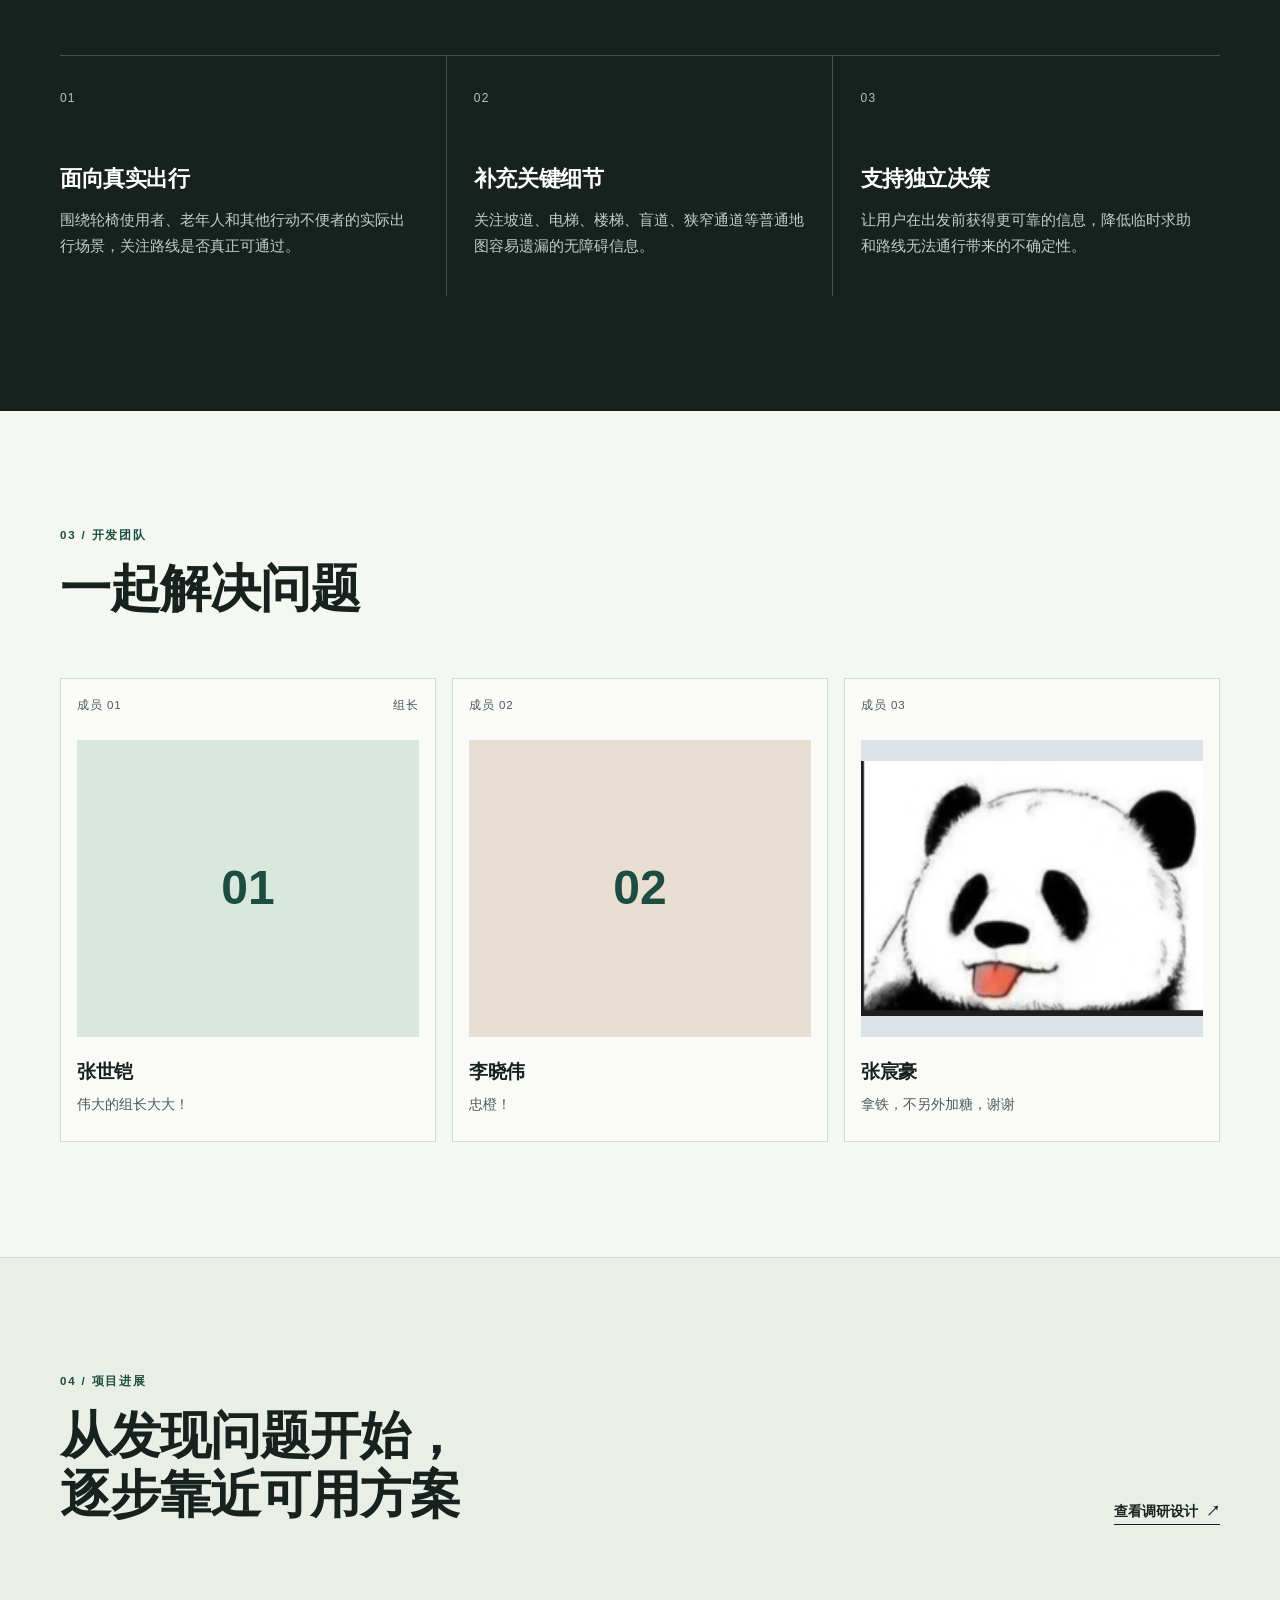
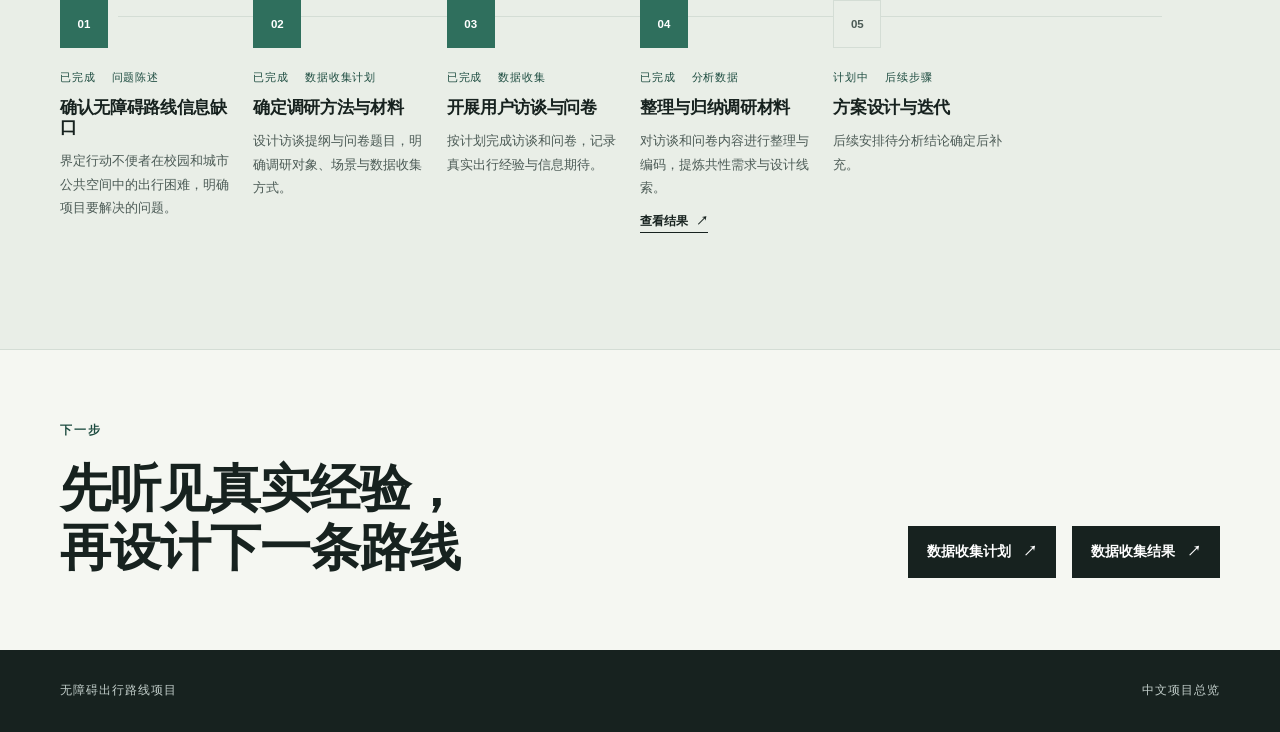
==== commit cf3245fc: "新增数据收集结果页面" ====
--- a/index.html
+++ b/index.html
@@ -4,7 +4,7 @@
 <head>
 	<meta charset="utf-8">
 	<meta name="viewport" content="width=device-width, initial-scale=1">
-	<meta name="description" content="无障碍出行路线信息项目介绍与数据收集计划。">
+	<meta name="description" content="无障碍出行路线信息项目介绍、数据收集计划与数据收集结果。">
 	<title>无障碍出行路线 | 项目档案</title>
 	<link rel="stylesheet" href="assets/css/styles.css">
 </head>
@@ -20,6 +20,7 @@
 			<nav class="site-nav" aria-label="主要导航">
 				<a class="nav-link is-active" href="index.html" aria-current="page">首页</a>
 				<a class="nav-link" href="research-plan.html">数据收集计划</a>
+				<a class="nav-link" href="data-results.html">数据收集结果</a>
 			</nav>
 		</div>
 	</header>
@@ -35,6 +36,7 @@
 						<a class="button button-primary" href="#project-proposal">了解项目提案 <span
 								aria-hidden="true">↓</span></a>
 						<a class="text-link" href="research-plan.html">查看数据收集计划 <span aria-hidden="true">↗</span></a>
+						<a class="text-link" href="data-results.html">查看数据收集结果 <span aria-hidden="true">↗</span></a>
 					</div>
 				</div>
 				<div class="hero-note" aria-label="项目摘要">
@@ -165,6 +167,7 @@
 							<div class="timeline-meta"><span>已完成</span><span>分析数据</span></div>
 							<h3>整理与归纳调研材料</h3>
 							<p>对访谈和问卷内容进行整理与编码，提炼共性需求与设计线索。</p>
+							<a class="text-link timeline-link" href="data-results.html">查看结果 <span aria-hidden="true">↗</span></a>
 						</div>
 					</li>
 					<li class="timeline-item">
@@ -185,7 +188,10 @@
 					<p class="eyebrow">下一步</p>
 					<h2>先听见真实经验，<br>再设计下一条路线</h2>
 				</div>
-				<a class="button button-dark" href="research-plan.html">进入数据收集计划 <span aria-hidden="true">↗</span></a>
+				<div class="cta-actions">
+					<a class="button button-dark" href="research-plan.html">数据收集计划 <span aria-hidden="true">↗</span></a>
+					<a class="button button-dark" href="data-results.html">数据收集结果 <span aria-hidden="true">↗</span></a>
+				</div>
 			</div>
 		</section>
 	</main>
--- a/assets/css/styles.css
+++ b/assets/css/styles.css
@@ -110,3 +110,34 @@
 @media (max-width: 680px) {
   .container { width: min(calc(100% - 2rem), var(--max-width)); }.header-inner { min-height: 66px; align-items: flex-start; flex-direction: column; justify-content: center; gap: .1rem; }.site-nav { gap: 1rem; }.nav-link { font-size: .78rem; }.hero-grid, .split-layout { grid-template-columns: 1fr; gap: 2.5rem; padding-top: 4rem; padding-bottom: 4rem; }.hero-section { min-height: auto; }.hero-note { min-height: 170px; }.hero-note p { margin: 1.5rem 0; font-size: 1.35rem; }.proposal-grid, .team-grid, .research-facts { grid-template-columns: 1fr; }.proposal-item, .proposal-item:not(:first-child) { min-height: auto; padding: 1.5rem 0; border-right: 0; border-bottom: 1px solid #40534d; }.proposal-item:last-child { border-bottom: 0; }.proposal-item h3 { margin-top: 1.7rem; }.section-heading-inline, .cta-panel, .page-intro-inner { align-items: flex-start; flex-direction: column; }.section-heading-inline .text-link { margin-top: .5rem; }.section-aside { max-width: 100%; }.timeline { grid-template-columns: 1fr; gap: 1.5rem; }.timeline-item { display: grid; grid-template-columns: 52px 1fr; gap: 1rem; padding-right: 0; }.timeline-marker { margin-bottom: 0; }.timeline-content h3 { margin-top: .5rem; }.timeline-content p { max-width: none; }.page-intro { padding: 4rem 0; }.page-index { align-self: flex-end; font-size: 3rem; }.research-section { padding-bottom: 3.5rem; }.bordered-section { padding-top: 3.5rem; }.option-list { grid-template-columns: 1fr; }.footer-inner { align-items: flex-start; flex-direction: column; justify-content: center; gap: .1rem; }.button { width: fit-content; }.hero-actions { align-items: flex-start; flex-direction: column; gap: 1rem; }
 }
+
+/* 数据收集结果页面 */
+.result-subsection { margin-top: 3rem; }
+.result-subsection > h3 { display: flex; align-items: baseline; gap: .55rem; margin: 0 0 .9rem; font-size: 1.3rem; }
+.result-subsection > p { max-width: 700px; color: var(--ink-soft); }
+.result-subsection > p strong { color: var(--ink); }
+.subsection-index { color: var(--accent); font-size: .82rem; font-weight: 800; }
+.result-figure { margin: 2.2rem 0 2.6rem; }
+.result-figure img { width: auto; max-width: 100%; height: auto; border: 1px solid var(--line); background: var(--white); }
+.result-figure-long img { width: 100%; }
+.result-figure-link { display: block; text-decoration: none; }
+.result-figure-link:hover img, .result-figure-link:focus-visible img { border-color: var(--accent); }
+.result-figure figcaption { margin-top: .8rem; color: var(--ink-soft); font-size: .82rem; line-height: 1.65; }
+.result-figure figcaption span { color: var(--accent-dark); font-weight: 700; }
+.figure-note { margin: 1rem 0 0; padding: .9rem 1.1rem; border-left: 2px solid var(--accent-soft); background: var(--paper-warm); color: var(--ink-soft); font-size: .86rem; }
+.theme-list { display: grid; gap: .75rem; margin: 2rem 0 0; padding: 0; list-style: none; }
+.theme-list li { padding: 1rem 1.2rem; border-left: 2px solid var(--accent); background: var(--paper-warm); }
+.theme-list strong { display: block; margin-bottom: .3rem; font-size: 1rem; }
+.theme-list p { margin: 0; color: var(--ink-soft); font-size: .9rem; }
+.theme-list .theme-count { margin-left: .5rem; color: var(--signal); font-size: .76rem; font-weight: 700; }
+.theme-list .is-standalone { border-left-color: var(--signal); }
+.cta-actions { display: flex; flex-wrap: wrap; align-items: center; gap: 1rem; }
+.timeline-link { margin-top: .7rem; font-size: .76rem; }
+body:has(#results-overview:target) .research-nav a[href="#results-overview"],
+body:has(#survey-analysis:target) .research-nav a[href="#survey-analysis"],
+body:has(#affinity-analysis:target) .research-nav a[href="#affinity-analysis"] { color: var(--accent-dark); font-weight: 700; }
+
+@media (max-width: 680px) {
+  .cta-actions { width: 100%; flex-direction: column; align-items: flex-start; }
+  .result-figure { margin: 1.8rem 0 2.2rem; }
+}
